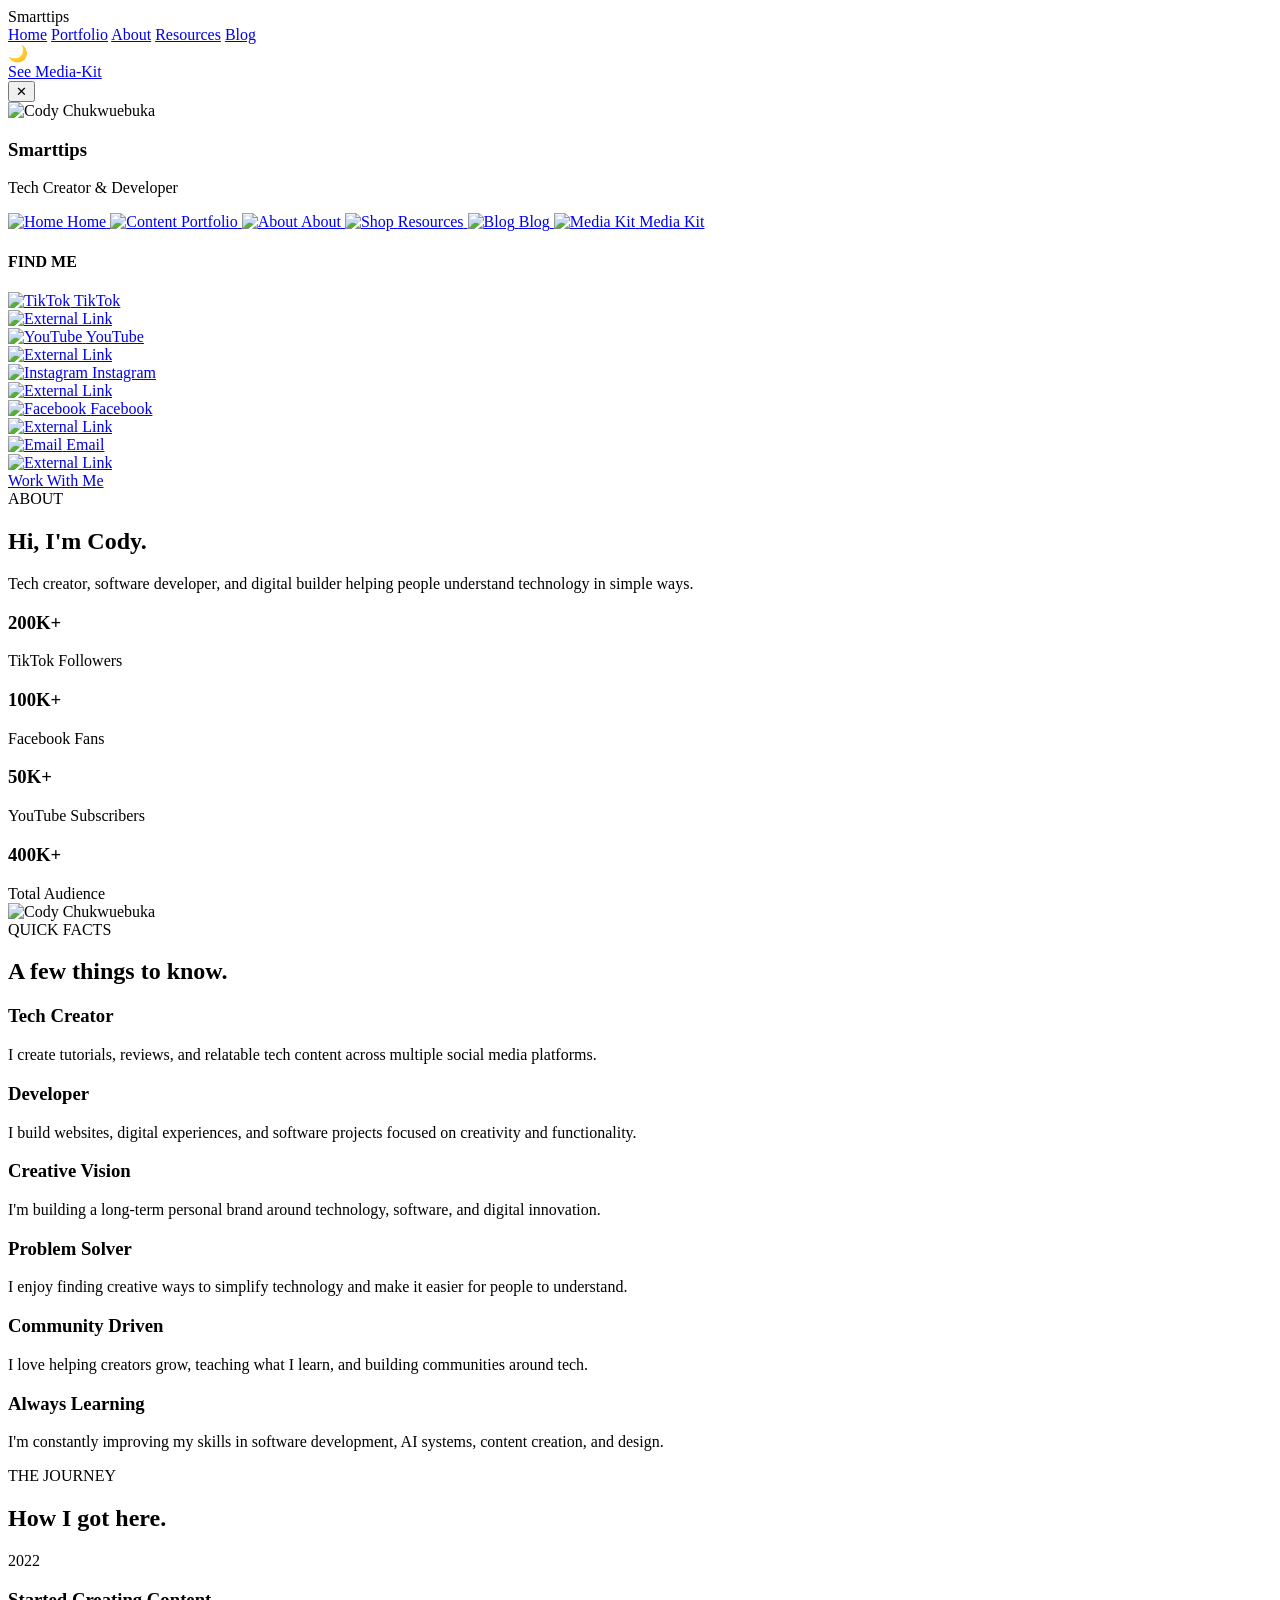
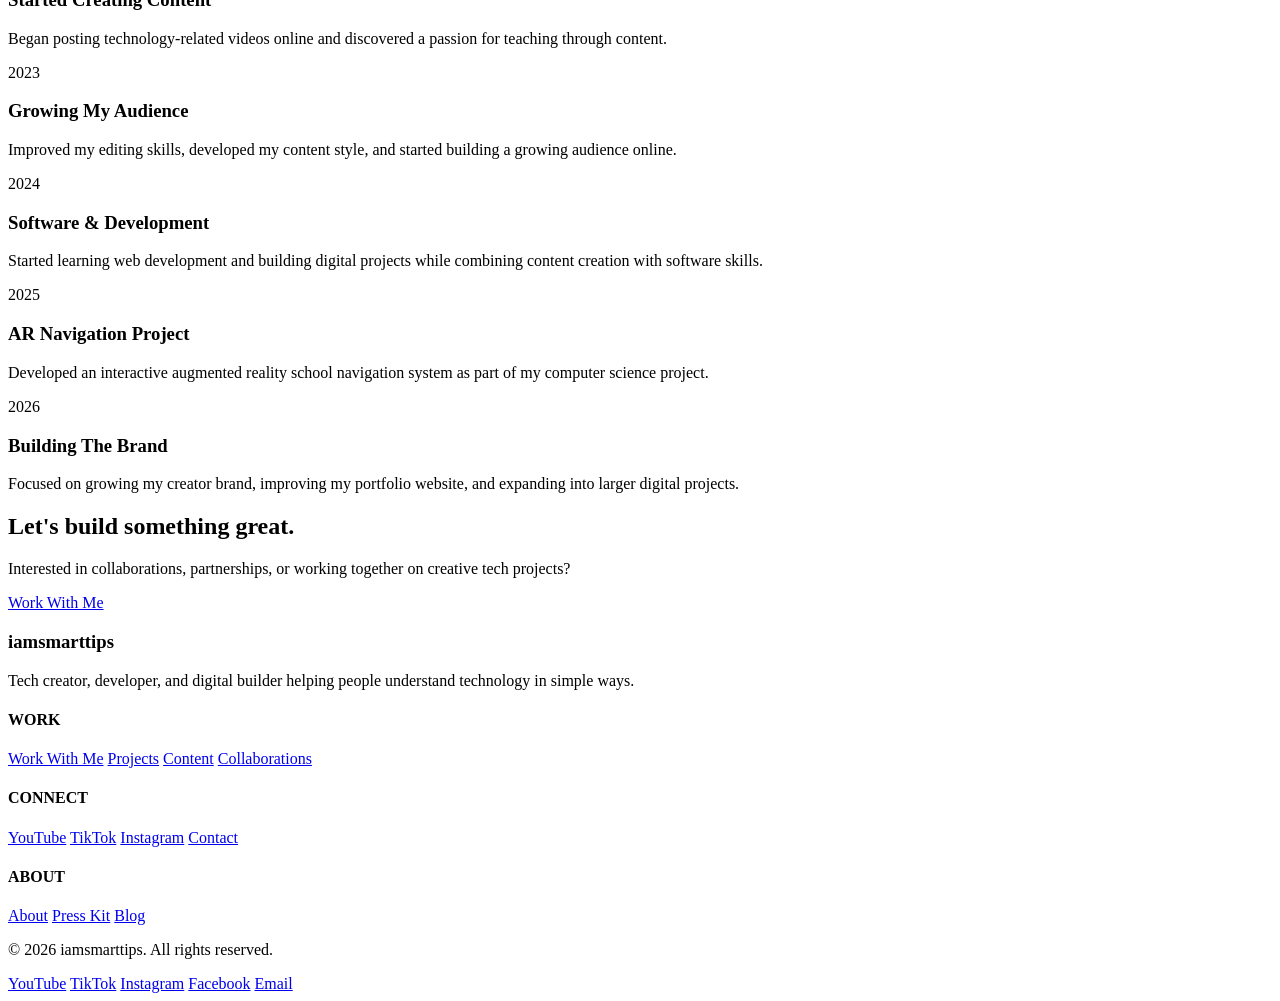
==== about.html @ 5612171f "Add files via upload" ====
<!DOCTYPE html>
<html lang="en">
<head>
<meta charset="UTF-8" />
<meta name="viewport" content="width=device-width, initial-scale=1.0"/>

<title>About | iamsmarttips</title>

<link href="https://fonts.googleapis.com/css2?family=Inter:wght@300;400;500;600;700&display=swap" rel="stylesheet">

<link rel="stylesheet" href="css/variables.css">
<link rel="stylesheet" href="css/global.css">
<link rel="stylesheet" href="css/navbar.css">
<link rel="stylesheet" href="css/footer.css">
<link rel="stylesheet" href="css/about.css">
</head>

<body>

<!-- NAVBAR -->
<nav class="navbar">

  <div class="nav-container">

    <div class="logo">
      Smarttips
    </div>

    <div class="nav-links">
      <a href="index.html">Home</a>
      <a href="portfolio.html">Portfolio</a>
      <a href="about.html">About</a>
      <a href="shop.html">Resources</a>
      <a href="blog.html" target="_blank" rel="noopener">Blog</a>
    </div>

    <div class="theme-toggle">
    🌙
    </div>

    <a href="media-kit.html" class="nav-btn">
    See Media-Kit
    </a>

  <!-- MOBILE MENU BUTTON -->
  <div class="menu-toggle">

    <span></span>
    <span></span>
    <span></span>

  </div>

  </div>

</nav>

<!-- MOBILE MENU -->

<div class="mobile-menu">

  <!-- HEADER -->

    <button class="close-menu">
      ✕
    </button>

  <!-- PROFILE -->

  <div class="mobile-profile">

    <img
      src="assets/images/Egwuonwu-Micheal2022.png"
      alt="Cody Chukwuebuka">

    <h3>Smarttips</h3>

    <p>Tech Creator & Developer</p>

  </div>

  <!-- NAVIGATION -->

<div class="mobile-links">

  <a href="index.html">

    <span class="menu-icon">
      <img src="assets/icons/house.svg" alt="Home">
    </span>

    <span class="menu-text">Home</span>

  </a>

    <a href="portfolio.html">

    <span class="menu-icon">
      <img src="assets/icons/clapperboard.svg" alt="Content">
    </span>

    <span class="menu-text">Portfolio</span>

  </a>

  <a href="about.html">

    <span class="menu-icon">
      <img src="assets/icons/user.svg" alt="About">
    </span>

    <span class="menu-text">About</span>

  </a>

  <a href="shop.html">

    <span class="menu-icon">
      <img src="assets/icons/shopping-bag.svg" alt="Shop">
    </span>

    <span class="menu-text">Resources</span>

  </a>

  <a href="blog.html" target="_blank" rel="noopener">

    <span class="menu-icon">
      <img src="assets/icons/square-pen.svg" alt="Blog">
    </span>

    <span class="menu-text">Blog</span>

  </a>

  <a href="media-kit.html">

    <span class="menu-icon">
      <img src="assets/icons/file-text.svg" alt="Media Kit">
    </span>

    <span class="menu-text">Media Kit</span>

  </a>

</div>

  <!-- SOCIALS -->

<div class="mobile-socials">

  <h4>FIND ME</h4>

  <a href="https://www.tiktok.com/@iamsmarttips?_r=1&_t=ZN-97TVsEQUXy7"
     target="_blank"
     rel="noopener">

    <div class="social-left">

      <img
        src="assets/icons/TT.png"
        alt="TikTok">

      <span>TikTok</span>

    </div>

    <span class="external-icon">

      <img
        src="assets/icons/external-link.svg"
        alt="External Link">

    </span>

  </a>

  <a href="https://youtube.com/@iamsmarttips?si=r2zOyhBVSeAdS86y"
     target="_blank"
     rel="noopener">

    <div class="social-left">

      <img
        src="assets/icons/yt.png"
        alt="YouTube">

      <span>YouTube</span>

    </div>

    <span class="external-icon">

      <img
        src="assets/icons/external-link.svg"
        alt="External Link">

    </span>

  </a>

  <a href="https://www.instagram.com/smarttips_techcreator?igsh=MWduMXdvc20xcTI0"
     target="_blank"
     rel="noopener">

    <div class="social-left">

      <img
        src="assets/icons/IG.png"
        alt="Instagram">

      <span>Instagram</span>

    </div>

    <span class="external-icon">

      <img
        src="assets/icons/external-link.svg"
        alt="External Link">

    </span>

  </a>

  <a href="https://www.facebook.com/share/18SCiGnuAE/?mibextid=wwXIfr"
     target="_blank"
     rel="noopener">

    <div class="social-left">

      <img
        src="assets/icons/fb.png"
        alt="Facebook">

    <span>Facebook</span>

    </div>

    <span class="external-icon">

      <img
        src="assets/icons/external-link.svg"
        alt="External Link">

    </span>

  </a>

  <a href="mailto:contact@iamsmarttips.com">

    <div class="social-left">

      <img
        src="assets/icons/gmail.png"
        alt="Email">

      <span>Email</span>

    </div>

    <span class="external-icon">

      <img
        src="assets/icons/external-link.svg"
        alt="External Link">

    </span>

  </a>

</div>

  <!-- CTA -->

  <div class="mobile-cta">

    <a href="mailto:contact@iamsmarttips.com">

      Work With Me

    </a>

  </div>

</div>

<div class="mobile-overlay"></div>

<section class="about-hero">

  <div class="about-hero-container">

    <div class="about-grid">

      <!-- LEFT -->
      <div class="about-content reveal">

        <div class="section-label">
          ABOUT
        </div>

        <h1 class="about-heading">
          Hi, I'm Cody.
        </h1>

        <p class="about-intro-text">
          Tech creator, software developer, and digital builder helping people understand technology in simple ways.
        </p>

        <div class="about-stats">

          <div class="about-stat reveal">
            <h3>200K+</h3>
            <span>TikTok Followers</span>
          </div>

          <div class="about-stat reveal">
            <h3>100K+</h3>
            <span>Facebook Fans</span>
          </div>

          <div class="about-stat reveal">
            <h3>50K+</h3>
            <span>YouTube Subscribers</span>
          </div>

          <div class="about-stat reveal">
            <h3>400K+</h3>
            <span>Total Audience</span>
          </div>

        </div>

      </div>

      <!-- RIGHT -->
      <div class="about-image reveal">

        <img
          src="assets/images/Egwuonwu-Micheal2022.png"
          alt="Cody Chukwuebuka">

      </div>

    </div>

  </div>

</section>


</section>

<!-- =========================
     QUICK FACTS
========================= -->

<section class="quick-facts ">

  <div class="quick-container">

    <div class="section-label reveal">
      QUICK FACTS
    </div>

    <h2 class="quick-title reveal">
      A few things to know.
    </h2>

    <div class="facts-grid reveal">

      <div class="fact-card">
        <h3>Tech Creator</h3>
        <p>
          I create tutorials, reviews, and relatable tech content across multiple social media platforms.
        </p>
      </div>

      <div class="fact-card">
        <h3>Developer</h3>
        <p>
          I build websites, digital experiences, and software projects focused on creativity and functionality.
        </p>
      </div>

      <div class="fact-card">
        <h3>Creative Vision</h3>
        <p>
          I'm building a long-term personal brand around technology, software, and digital innovation.
        </p>
      </div>

      <div class="fact-card">
        <h3>Problem Solver</h3>
        <p>
          I enjoy finding creative ways to simplify technology and make it easier for people to understand.
        </p>
      </div>

      <div class="fact-card">
        <h3>Community Driven</h3>
        <p>
          I love helping creators grow, teaching what I learn, and building communities around tech.
        </p>
      </div>

      <div class="fact-card">
        <h3>Always Learning</h3>
        <p>
          I'm constantly improving my skills in software development, AI systems, content creation, and design.
        </p>
      </div>

    </div>

  </div>

</section>

<!-- =========================
     TIMELINE
========================= -->

<section class="timeline-section">

  <div class="timeline-container">

    <div class="section-label reveal">
      THE JOURNEY
    </div>

    <h2 class="timeline-title reveal">
      How I got here.
    </h2>

    <div class="timeline-item reveal">

      <div class="timeline-year">
        2022
      </div>

      <div class="timeline-content">
        <h3>Started Creating Content</h3>

        <p>
          Began posting technology-related videos online and discovered a passion for teaching through content.
        </p>
      </div>

    </div>

    <div class="timeline-item reveal">

      <div class="timeline-year">
        2023
      </div>

      <div class="timeline-content">
        <h3>Growing My Audience</h3>

        <p>
          Improved my editing skills, developed my content style, and started building a growing audience online.
        </p>
      </div>

    </div>

    <div class="timeline-item reveal">

      <div class="timeline-year">
        2024
      </div>

      <div class="timeline-content">
        <h3>Software & Development</h3>

        <p>
          Started learning web development and building digital projects while combining content creation with software skills.
        </p>
      </div>

    </div>

    <div class="timeline-item reveal">

      <div class="timeline-year">
        2025
      </div>

      <div class="timeline-content">
        <h3>AR Navigation Project</h3>

        <p>
          Developed an interactive augmented reality school navigation system as part of my computer science project.
        </p>
      </div>

    </div>

    <div class="timeline-item reveal">

      <div class="timeline-year">
        2026
      </div>

      <div class="timeline-content">
        <h3>Building The Brand</h3>

        <p>
          Focused on growing my creator brand, improving my portfolio website, and expanding into larger digital projects.
        </p>
      </div>

    </div>

  </div>

</section>

<!-- =========================
     CTA
========================= -->

<section class="cta-section">

  <div class="cta-container reveal">

    <h2>
      Let's build something great.
    </h2>

    <p>
      Interested in collaborations, partnerships, or working together on creative tech projects?
    </p>

    <a href="media-kit.html" class="cta-btn ">
      Work With Me
    </a>

  </div>

</section>

<!-- =========================
     FOOTER
========================= -->

<footer class="footer reveal">

  <div class="footer-container">

    <div class="footer-top">

      <div class="footer-brand">

        <h3>
          iamsmarttips
        </h3>

        <p>
          Tech creator, developer, and digital builder helping people understand technology in simple ways.
        </p>

      </div>

      <div class="footer-column">

        <h4>WORK</h4>

        <a href="#">Work With Me</a>
        <a href="#">Projects</a>
        <a href="#">Content</a>
        <a href="#">Collaborations</a>

      </div>

      <div class="footer-column">

        <h4>CONNECT</h4>

        <a href="#">YouTube</a>
        <a href="#">TikTok</a>
        <a href="#">Instagram</a>
        <a href="#">Contact</a>

      </div>

      <div class="footer-column">

        <h4>ABOUT</h4>

        <a href="about.html">About</a>
        <a href="#">Press Kit</a>
        <a href="#">Blog</a>

      </div>

    </div>

    <div class="footer-bottom">

      <p>
        © 2026 iamsmarttips. All rights reserved.
      </p>

      <div class="socials">
        <a href="https://youtube.com/@iamsmarttips?si=r2zOyhBVSeAdS86y">YouTube</a>
        <a href="https://www.tiktok.com/@iamsmarttips?_r=1&_t=ZN-97TVsEQUXy7">TikTok</a>
        <a href="https://www.instagram.com/smarttips_techcreator?igsh=MWduMXdvc20xcTI0">Instagram</a>
        <a href="https://www.facebook.com/share/18SCiGnuAE/?mibextid=wwXIfr">Facebook</a>
        <a href="mailto:contact@iamsmarttips.com">Email</a>
      </div>

    </div>

  </div>

</footer>

<script src="js/script.js"></script>
<script src="js/animations.js"></script>
<script src="js/theme.js"></script>

</body>
</html>
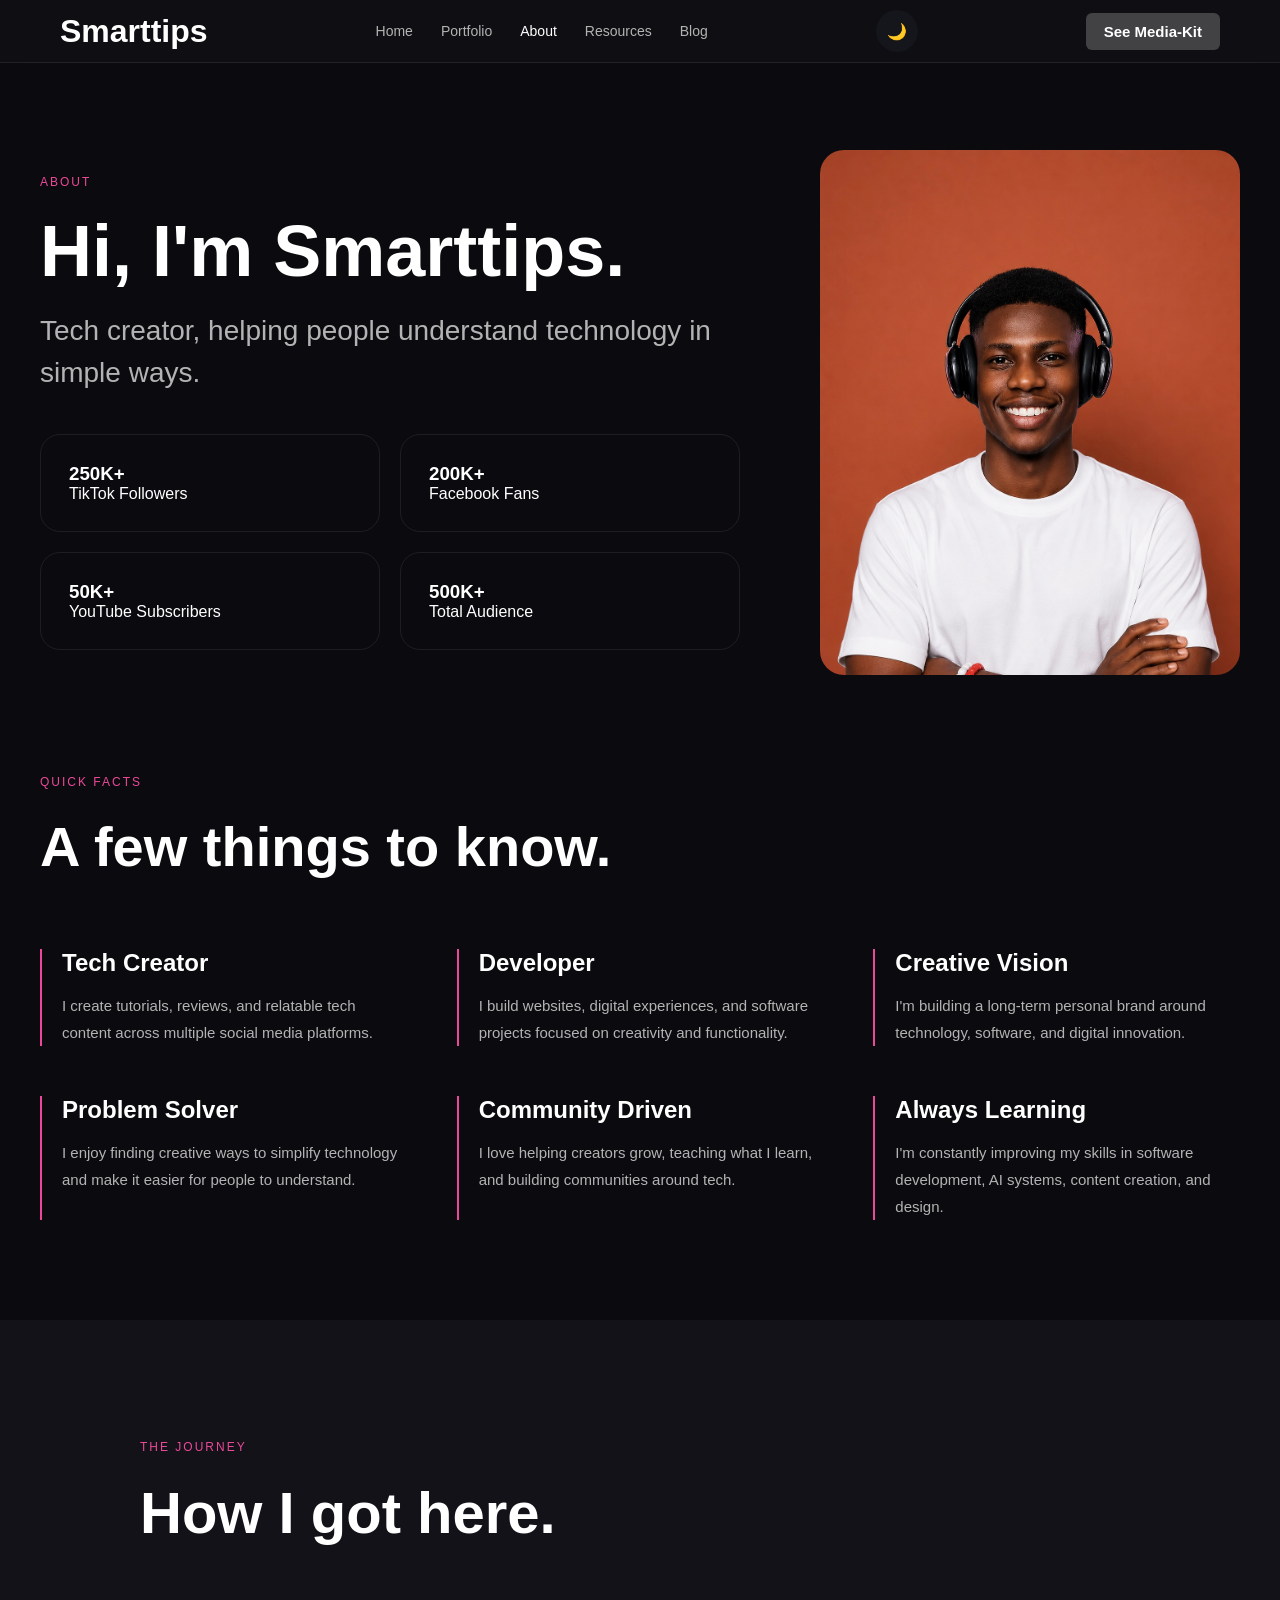
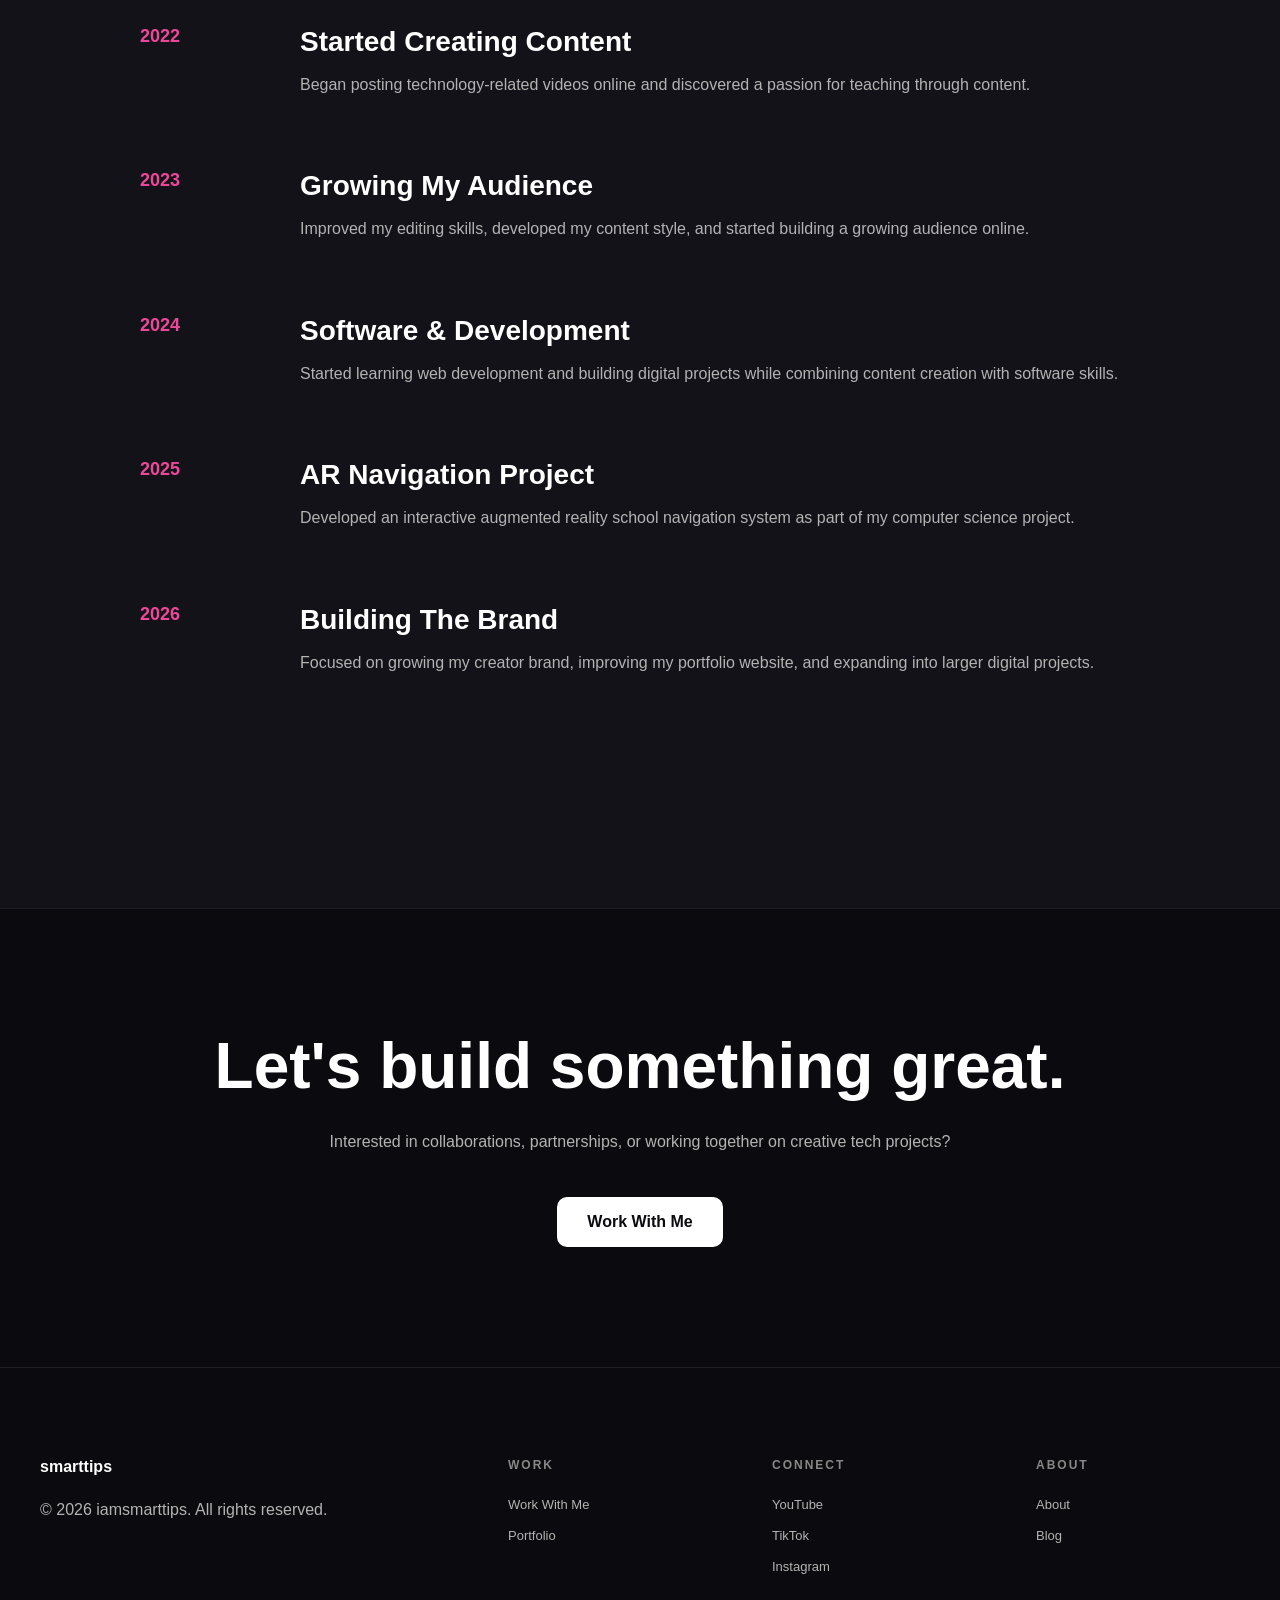
==== commit ce878449: "Update about.html" ====
--- a/about.html
+++ b/about.html
@@ -75,7 +75,7 @@
 
     <h3>Smarttips</h3>
 
-    <p>Tech Creator & Developer</p>
+    <p>Tech Creator</p>
 
   </div>
 
@@ -301,22 +301,22 @@
         </div>
 
         <h1 class="about-heading">
-          Hi, I'm Cody.
+          Hi, I'm Smarttips.
         </h1>
 
         <p class="about-intro-text">
-          Tech creator, software developer, and digital builder helping people understand technology in simple ways.
+          Tech creator, helping people understand technology in simple ways.
         </p>
 
         <div class="about-stats">
+
+          <div class="about-stat reveal">
+            <h3>250K+</h3>
+            <span>TikTok Followers</span>
+          </div>
 
           <div class="about-stat reveal">
             <h3>200K+</h3>
-            <span>TikTok Followers</span>
-          </div>
-
-          <div class="about-stat reveal">
-            <h3>100K+</h3>
             <span>Facebook Fans</span>
           </div>
 
@@ -326,7 +326,7 @@
           </div>
 
           <div class="about-stat reveal">
-            <h3>400K+</h3>
+            <h3>500K+</h3>
             <span>Total Audience</span>
           </div>
 
@@ -339,7 +339,7 @@
 
         <img
           src="assets/images/Egwuonwu-Micheal2022.png"
-          alt="Cody Chukwuebuka">
+          alt="Egwuonwu-Micheal">
 
       </div>
 
@@ -542,11 +542,8 @@
 
 </section>
 
-<!-- =========================
-     FOOTER
-========================= -->
-
-<footer class="footer reveal">
+<!-- FOOTER -->
+<footer class="footer">
 
   <div class="footer-container">
 
@@ -555,11 +552,11 @@
       <div class="footer-brand">
 
         <h3>
-          iamsmarttips
+          smarttips
         </h3>
 
         <p>
-          Tech creator, developer, and digital builder helping people understand technology in simple ways.
+          © 2026 iamsmarttips. All rights reserved.
         </p>
 
       </div>
@@ -568,10 +565,8 @@
 
         <h4>WORK</h4>
 
-        <a href="#">Work With Me</a>
-        <a href="#">Projects</a>
-        <a href="#">Content</a>
-        <a href="#">Collaborations</a>
+        <a href="mailto:contact@iamsmarttips.com">Work With Me</a>
+        <a href="#">Portfolio</a>
 
       </div>
 
@@ -582,7 +577,6 @@
         <a href="#">YouTube</a>
         <a href="#">TikTok</a>
         <a href="#">Instagram</a>
-        <a href="#">Contact</a>
 
       </div>
 
@@ -591,7 +585,7 @@
         <h4>ABOUT</h4>
 
         <a href="about.html">About</a>
-        <a href="#">Press Kit</a>
+        <!--<a href="#">Press Kit</a>-->
         <a href="#">Blog</a>
 
       </div>
@@ -623,4 +617,4 @@
 <script src="js/theme.js"></script>
 
 </body>
-</html>+</html>
--- a/css/variables.css
+++ b/css/variables.css
@@ -0,0 +1,44 @@
+:root{
+
+  /* BACKGROUNDS */
+  --bg:#0b0b0f;
+  --bg-secondary:#121218;
+  --bg-card:#15151c;
+  --bg-card-hover:#1f1f28;
+
+  /* TEXT */
+  --text:#ffffff;
+  --text-secondary:#b3b3b3;
+  --text-muted:#888888;
+
+  /* BRAND */
+  --primary:#ec4899;
+  --accent:#3b82f6;
+
+  /* BORDERS */
+  --border:rgba(255,255,255,.08);
+
+  /* NAVBAR */
+  --navbar-bg:rgba(20,20,25,.5);
+
+  /* SHADOWS */
+  --shadow:0 10px 30px rgba(0,0,0,.4);
+}
+
+body.light-theme{
+
+  --bg:#ffffff;
+  --bg-secondary:#f6f6f6;
+  --bg-card:#ffffff;
+  --bg-card-hover:#f2f2f2;
+
+  --text:#111111;
+  --text-secondary:#555555;
+  --text-muted:#777777;
+
+  --border:rgba(0,0,0,.08);
+
+  --navbar-bg:rgba(255,255,255,.8);
+
+  --shadow:0 10px 30px rgba(0,0,0,.08);
+}
--- a/css/global.css
+++ b/css/global.css
@@ -0,0 +1,218 @@
+html{
+  scroll-behavior:smooth;
+}
+
+* {
+  margin: 0;
+  padding: 0;
+  box-sizing: border-box;
+  font-family: Arial, sans-serif;
+}
+
+body{
+  background:var(--bg);
+  color:var(--text);
+  transition:.3s ease;
+}
+
+p {
+  color: var(--text-secondary);
+}
+
+a {
+  color: var(--primary);
+  text-decoration: none;
+}
+
+/* =========================
+   GLOBAL BUTTONS
+========================= */
+
+.btn{
+  padding:12px 25px;
+
+  border-radius:8px;
+
+  font-weight:700;
+  text-decoration:none;
+
+  transition:0.3s ease;
+}
+
+body:not(.light-theme) .hero .buttons{
+  margin-top:25px;
+}
+
+.btn:hover{
+  transform:scale(1.05);
+}
+
+/* PRIMARY BUTTON */
+
+.primary{
+  background:var(--primary);
+
+  color:#fff;
+
+  box-shadow:0 0 20px rgba(59,130,246,.4);
+
+  transition:all .3s ease;
+}
+
+.primary:hover{
+  background:var(--text);
+
+  color:var(--primary);
+
+  transform:translateY(-2px);
+}
+
+/* SECONDARY BUTTON */
+
+.secondary{
+  position:relative;
+
+  margin-left:20px;
+
+  padding:12px 25px;
+
+  border-radius:8px;
+
+  background:transparent;
+
+  color:var(--text);
+
+  border:1px solid var(--text-secondary);
+
+  overflow:hidden;
+}
+
+/* SVG BORDER */
+
+.secondary svg{
+  position:absolute;
+  inset:0;
+
+  width:100%;
+  height:100%;
+
+  pointer-events:none;
+}
+
+.secondary rect{
+  fill:none;
+
+  stroke:var(--accent);
+
+  stroke-width:2;
+
+  stroke-dasharray:400;
+  stroke-dashoffset:400;
+
+  transition:stroke-dashoffset .6s ease;
+
+  rx:8;
+  ry:8;
+}
+
+.secondary:hover rect{
+  stroke-dashoffset:0;
+}
+
+.secondary:hover{
+  background:rgba(255,255,255,.05);
+}
+
+
+/* =========================
+   SCROLL REVEAL ANIMATIONS
+========================= */
+
+/* BASE */
+
+.reveal{
+  opacity: 0;
+
+  transform: translateY(40px);
+
+  transition:
+    opacity 0.8s ease,
+    transform 0.8s ease;
+}
+
+.reveal.active{
+  opacity: 1;
+
+  transform: translateY(0);
+}
+
+/* DIRECTION VARIATIONS */
+
+.reveal-left{
+  transform: translateX(-60px);
+}
+
+.reveal-right{
+  transform: translateX(60px);
+}
+
+.reveal-left.active,
+.reveal-right.active{
+  transform: translateX(0);
+}
+
+/* OPTIONAL STAGGER */
+
+.reveal:nth-child(1){
+  transition-delay: 0.1s;
+}
+
+.reveal:nth-child(2){
+  transition-delay: 0.2s;
+}
+
+.reveal:nth-child(3){
+  transition-delay: 0.3s;
+}
+
+/* =========================
+   FEATURED CARD STAGGER
+========================= */
+
+.video-scroll .featured-card{
+  opacity: 0;
+
+  transform: translateY(40px);
+}
+
+.video-scroll.active .featured-card{
+  opacity: 1;
+
+  transform: translateY(0);
+}
+
+/* DELAYS */
+
+.video-scroll.active .featured-card:nth-child(1){
+  transition: .5s ease .1s;
+}
+
+.video-scroll.active .featured-card:nth-child(2){
+  transition: .5s ease .2s;
+}
+
+.video-scroll.active .featured-card:nth-child(3){
+  transition: .5s ease .3s;
+}
+
+.video-scroll.active .featured-card:nth-child(4){
+  transition: .5s ease .4s;
+}
+
+.video-scroll.active .featured-card:nth-child(5){
+  transition: .5s ease .5s;
+}
+
+.video-scroll.active .featured-card:nth-child(6){
+  transition: .5s ease .6s;
+}
--- a/css/navbar.css
+++ b/css/navbar.css
@@ -0,0 +1,620 @@
+.theme-toggle{
+  width:42px;
+  height:42px;
+
+  display:flex;
+  align-items:center;
+  justify-content:center;
+
+  border-radius:50%;
+
+  background:var(--bg-card);
+
+  cursor:pointer;
+
+  transition:.3s ease;
+}
+
+/* =========================
+   NAVBAR
+========================= */
+
+.navbar{
+  position: fixed;
+  top: 0;
+  width: 100%;
+  z-index: 1000;
+
+  background: var(--navbar-bg);
+  backdrop-filter: blur(12px);
+
+  border-bottom: 1px solid var(--border);
+}
+
+.nav-container{
+  max-width: 1200px;
+  margin: auto;
+
+  padding: 10px 20px;
+
+  display: flex;
+  justify-content: space-between;
+  align-items: center;
+}
+
+/* LOGO */
+
+.logo{
+  font-size: 32px;
+  font-weight: 700;
+  color: var(--text);
+
+  line-height: 1;
+}
+
+/* NAV LINKS */
+
+.nav-links{
+  display: flex;
+  gap: 28px;
+}
+
+.nav-links a{
+  color: var(--text-secondary);
+  font-size: 14px;
+
+  transition: 0.3s ease;
+}
+
+.nav-links a:hover,
+.nav-links a.active{
+  color: var(--text);
+}
+
+/* THEME TOGGLE */
+
+.theme-toggle{
+  width: 42px;
+  height: 42px;
+
+  display: flex;
+  align-items: center;
+  justify-content: center;
+
+  border-radius: 50%;
+
+  background: var(--bg-card);
+
+  cursor: pointer;
+
+  transition: 0.3s ease;
+
+  position: relative;
+}
+
+
+.theme-toggle:hover::after{
+  opacity: 1;
+  visibility: visible;
+}
+
+.theme-toggle::after{
+  content: "Switch Theme";
+
+  position: absolute;
+
+  bottom: -38px;
+  left: 50%;
+
+  transform: translateX(-50%);
+
+  background: var(--bg-card);
+  color: var(--text);
+
+  padding: 6px 10px;
+
+  border-radius: 6px;
+
+  font-size: 12px;
+  white-space: nowrap;
+
+  opacity: 0;
+  visibility: hidden;
+
+  transition: 0.25s ease;
+
+  border: 1px solid var(--border);
+
+  pointer-events: none;
+}
+
+/* NAVBAR BUTTON */
+.nav-btn{
+  background: rgba(186,182,182,0.3);
+
+  height: 37px;
+  padding: 0 18px;
+
+  display: flex;
+  align-items: center;
+  justify-content: center;
+
+  border-radius: 6px;
+
+  color: var(--text);
+  font-size: 15px;
+  font-weight: 700;
+
+  transition: 0.4s ease;
+}
+
+.nav-btn:hover{
+  background: var(--primary);
+  color: #fff;
+}
+
+
+/* =========================
+   MOBILE MENU TOGGLE
+========================= */
+
+.menu-toggle{
+
+  display:none;
+  flex-direction:column;
+  gap:5px;
+  cursor:pointer;
+  z-index:1002;
+
+}
+
+.menu-toggle span{
+
+  width:26px;
+  height:3px;
+
+  background:var(--text);
+
+  border-radius:999px;
+
+}
+
+@media (max-width:768px){
+
+  .nav-links,
+  .nav-btn{
+
+    display:none;
+
+  }
+
+  .menu-toggle{
+
+    display:flex;
+
+  }
+
+}
+
+/* =========================
+   MOBILE MENU PANEL
+========================= */
+
+html,
+
+body{
+
+  overflow-x:hidden;
+
+}
+
+.mobile-menu{
+
+  position:fixed;
+
+  top:0;
+  left:-100%;
+
+  width: 70%;
+  max-width: 380px;
+
+  height:100dvh;
+
+  background:#f8f7f5;
+
+  z-index:1001;
+
+  overflow-y:auto;
+
+  display:flex;
+
+  flex-direction:column;
+
+  transition:left .35s ease;
+
+  padding:32px 24px;
+
+  box-sizing: border-box;
+
+  box-shadow:
+  12px 0 40px rgba(0,0,0,.15);
+
+}
+
+.mobile-menu.active{
+
+  left:0;
+
+}
+
+/* =========================
+   HEADER
+========================= */
+
+
+
+.close-menu{
+
+  position:absolute;
+
+  top:20px;
+
+  right:20px;
+
+  width:auto;
+
+  height:auto;
+
+  border:none;
+
+  background:none;
+
+  color:#777;
+
+  font-size:20px;
+
+  line-height:1;
+
+  cursor:pointer;
+
+  padding:0;
+
+  display:flex;
+
+  align-items:center;
+
+  justify-content:center;
+
+  z-index:10;
+
+}
+
+.close-menu img{
+
+  width:22px;
+
+  height:22px;
+
+  opacity:.6;
+
+}
+
+/* =========================
+   PROFILE
+========================= */
+
+.mobile-profile{
+
+  text-align:center;
+
+  margin-bottom:32px;
+
+}
+
+.mobile-profile img{
+
+  width:80px;
+  height:80px;
+
+  border-radius:50%;
+
+  object-fit:cover;
+
+  margin-bottom:12px;
+
+}
+
+.mobile-profile h3{
+
+  font-size:18px;
+
+  font-weight:700;
+
+  color:#111;
+
+  margin-bottom:4px;
+
+}
+
+.mobile-profile p{
+
+  font-size:14px;
+
+  color:#777;
+
+}
+
+/* =========================
+   MAIN LINKS
+========================= */
+
+.mobile-links{
+
+  display:flex;
+
+  flex-direction:column;
+
+  gap:4px;
+
+}
+
+.mobile-links a{
+
+  display:flex;
+
+  align-items:center;
+
+  gap:14px;
+
+  padding:10px 12px;
+
+  border-radius:18px;
+
+  text-decoration:none;
+
+  color:#777;
+
+  font-size:14px;
+
+  font-weight:500;
+
+}
+
+.mobile-links a.active{
+
+  background:#f3efef;
+
+  color:#111;
+
+  font-weight:600;
+
+  border-radius:16px;
+
+}
+
+.mobile-links a:active{
+  transform:scale(.98);
+}
+
+.menu-icon{
+
+  width:24px;
+
+  height:24px;
+
+  display:flex;
+
+  align-items:center;
+
+  justify-content:center;
+
+}
+
+.menu-icon img{
+
+  width:16px;
+
+  height:16px;
+
+  object-fit:contain;
+
+}
+
+.menu-text{
+
+  flex:1;
+
+}
+
+/* =========================
+   FIND ME
+========================= */
+
+/* =========================
+   SOCIAL LINKS
+========================= */
+
+.mobile-socials{
+
+  padding-top:25px;
+
+  border-top:1px solid rgba(255,255,255,.08);
+
+}
+
+.mobile-socials h4{
+
+  margin-bottom:18px;
+
+  font-size:.85rem;
+
+  letter-spacing:2px;
+
+  font-weight:500;
+
+  color:var(--text-secondary);
+
+}
+
+.mobile-socials a{
+
+  display:flex;
+
+  justify-content:space-between;
+
+  align-items:center;
+
+  padding:14px 0;
+
+  color:var(--text);
+
+  text-decoration:none;
+
+  transition:.25s ease;
+
+}
+
+.mobile-socials a:hover{
+
+  color:var(--primary);
+
+}
+
+.external-icon{
+
+  display:flex;
+
+  align-items:center;
+
+  justify-content:center;
+
+}
+
+.external-icon img{
+
+  width:18px;
+
+  height:18px;
+
+  opacity:.7;
+
+  transition:.25s ease;
+
+}
+
+.mobile-socials a:hover .external-icon img{
+
+  opacity:1;
+
+  transform:
+    translateX(3px)
+    translateY(-3px);
+
+}
+
+.social-left{
+
+  display:flex;
+
+  align-items:center;
+
+  gap:14px;
+
+}
+
+.social-left img{
+
+  width:20px;
+
+  height:20px;
+
+  object-fit:contain;
+
+  opacity:.8;
+
+}
+
+.mobile-socials a{
+
+  display:flex;
+
+  justify-content:space-between;
+
+  align-items:center;
+
+  padding:14px 0;
+
+  text-decoration:none;
+
+  color:#111;
+
+}
+
+.mobile-socials a span{
+
+  font-size:14px;
+
+}
+
+/* =========================
+   CTA BUTTON
+========================= */
+
+.mobile-cta{
+
+  margin-top:20px;
+
+
+}
+
+.mobile-cta a{
+
+  display:block;
+
+  text-align:center;
+
+  background:#ec4899;
+
+  color:white;
+
+  padding:18px;
+
+  border-radius:20px;
+
+  font-weight:700;
+
+  text-decoration:none;
+
+  font-size:1.1rem;
+
+}
+
+/* =========================
+   OVERLAY
+========================= */
+
+.mobile-overlay{
+
+  position:fixed;
+
+  inset:0;
+
+  background:rgba(0,0,0,.55);
+
+  opacity:0;
+
+  visibility:hidden;
+
+  z-index:1000;
+
+  transition:.3s ease;
+
+}
+
+.mobile-overlay.active{
+
+  opacity:1;
+
+  visibility:visible;
+
+}
--- a/css/footer.css
+++ b/css/footer.css
@@ -0,0 +1,184 @@
+/* =========================
+   FOOTER
+========================= */
+
+.footer{
+  position: absolute;
+
+  left: 0;
+  right: 0;
+
+  width: 100%;
+
+  padding: 90px 20px 40px;
+
+  z-index: 100;
+}
+
+.footer-container{
+  max-width: 1200px;
+  margin: 0 auto;
+}
+
+/* TOP SECTION */
+
+.footer-top{
+  display: grid;
+
+  grid-template-columns: 2fr 1fr 1fr 1fr;
+
+  gap: 60px;
+
+  padding-bottom: 70px;
+
+}
+
+/* BRAND */
+
+.footer-brand h3{
+  font-size: 16px;
+
+  margin-bottom: 20px;
+
+  color: var(--text);
+}
+
+.footer-brand p{
+  max-width: 340px;
+
+  line-height: 1.8;
+
+  color: var(--text-secondary);
+}
+
+/* COLUMNS */
+
+.footer-column h4{
+  margin-bottom: 25px;
+
+  font-size: 12px;
+
+  letter-spacing: 2px;
+
+  color: var(--text-muted);
+}
+
+.footer-column a{
+  display: block;
+
+  margin-bottom: 16px;
+
+  font-size: 13px;
+
+  text-decoration: none;
+
+  color: var(--text-secondary);
+
+  transition: 0.3s ease;
+}
+
+.footer-column a:hover{
+  color: var(--primary);
+}
+
+/* BOTTOM */
+
+/* =========================
+   BOTTOM FOOTER
+========================= */
+
+.footer-bottom{
+  display:none;
+}
+
+/* SOCIALS */
+
+.socials{
+  display: flex;
+
+  gap: 18px;
+}
+
+.socials a{
+  text-decoration: none;
+
+  color: var(--text-secondary);
+
+  transition: 0.3s ease;
+}
+
+.socials a:hover{
+  color: var(--text);
+}
+
+/* MOBILE */
+
+@media (max-width: 768px){
+
+  .footer-top{
+    grid-template-columns: 1fr;
+
+    gap: 40px;
+  }
+
+  .footer-bottom{
+    flex-direction: column;
+
+    gap: 20px;
+
+    text-align: center;
+  }
+
+}
+
+/* =========================
+   MOBILE FOOTER
+========================= */
+
+@media (max-width:768px){
+
+  /* Hide desktop footer */
+
+  .footer-top{
+    display:none;
+  }
+
+  /* Show mobile footer */
+
+  .footer-bottom{
+    display:flex;
+
+    flex-direction:column;
+
+    align-items:center;
+
+    justify-content:center;
+
+    gap:12px;
+
+    text-align:center;
+
+    padding:25px 20px;
+  }
+
+  .footer-bottom p{
+    margin:0;
+
+    font-size:.8rem;
+  }
+
+  .socials{
+    display:flex;
+
+    justify-content:center;
+
+    gap:18px;
+
+    flex-wrap:wrap;
+  }
+
+  .socials a{
+    font-size:.8rem;
+  }
+
+}
--- a/css/about.css
+++ b/css/about.css
@@ -0,0 +1,467 @@
+.about-heading,
+.quick-title,
+.timeline-title,
+.timeline-content h3,
+.fact-card h3,
+.cta-container h2{
+  color:var(--text);
+}
+
+/* =========================
+   HERO SECTION
+========================= */
+
+.about-hero{
+  padding:150px 20px 0px;
+}
+
+.about-hero-container{
+  max-width:1200px;
+  margin:0 auto 0;
+}
+
+.section-label{
+  color:var(--primary);
+  letter-spacing:2px;
+  font-size:12px;
+  margin-bottom:25px;
+}
+
+
+
+.about-grid{
+
+  display:grid;
+
+  grid-template-columns:1fr 420px;
+
+  gap:80px;
+
+  align-items:center;
+
+}
+
+.about-heading{
+  line-height:1.05;
+  font-size:72px;
+  margin-bottom:20px;
+
+  color:var(--text);
+}
+
+.about-intro-text{
+
+  font-size:28px;
+
+  line-height:1.5;
+
+  color:var(--text-secondary);
+
+  margin-bottom:40px;
+
+}
+
+.about-stats{
+
+  display:grid;
+
+  grid-template-columns:repeat(2,1fr);
+
+  gap:20px;
+
+}
+
+.about-stat{
+
+  padding:28px;
+
+  border:1px solid var(--border);
+
+  border-radius:20px;
+
+}
+
+.about-image{
+  position:relative;
+}
+
+.about-image::before{
+  content:"";
+
+  position:absolute;
+  inset:20px -20px -20px 20px;
+
+  z-index:-1;
+}
+
+.about-image img{
+  width:100%;
+  display:block;
+
+  object-fit:cover;
+  border-radius:24px;
+}
+
+.about-text{
+  color:var(--text-secondary);
+
+  line-height:1.9;
+  font-size:18px;
+}
+
+.about-text p{
+  margin-bottom:35px;
+}
+
+/* =========================
+   QUICK FACTS
+========================= */
+
+.quick-facts{
+  padding:100px 20px;
+}
+
+.quick-container{
+  max-width:1200px;
+  margin:auto;
+}
+
+.quick-title{
+  font-size:56px;
+  margin-bottom:70px;
+
+  color:var(--text);
+}
+
+.facts-grid{
+  display:grid;
+  grid-template-columns:repeat(3,1fr);
+  gap:50px;
+}
+
+.fact-card{
+  border-left:2px solid var(--primary);
+  padding-left:20px;
+}
+
+.fact-card h3{
+  margin-bottom:15px;
+  font-size:24px;
+
+  color:var(--text);
+}
+
+.fact-card p{
+  color:var(--text-secondary);
+
+  line-height:1.8;
+  font-size:15px;
+}
+
+/* =========================
+   TIMELINE
+========================= */
+
+.timeline-section{
+  padding:120px 20px 160px;
+
+  background:var(--bg-secondary);
+}
+
+.timeline-container{
+  max-width:1000px;
+  margin:auto;
+}
+
+.timeline-title{
+  font-size:58px;
+  margin-bottom:80px;
+
+  color:var(--text);
+}
+
+.timeline-item{
+  display:grid;
+  grid-template-columns:120px 1fr;
+
+  gap:40px;
+
+  margin-bottom:70px;
+}
+
+.timeline-year{
+  color:var(--primary);
+
+  font-weight:700;
+  font-size:18px;
+}
+
+.timeline-content h3{
+  font-size:28px;
+  margin-bottom:12px;
+
+  color:var(--text);
+}
+
+.timeline-content p{
+  color:var(--text-secondary);
+
+  line-height:1.9;
+}
+
+/* =========================
+   CTA SECTION
+========================= */
+
+.cta-section{
+  padding:120px 20px;
+
+  border-top:1px solid var(--border);
+  border-bottom:1px solid var(--border);
+}
+
+.cta-container{
+  max-width:900px;
+  margin:auto;
+
+  text-align:center;
+}
+
+.cta-container h2{
+  font-size:64px;
+  margin-bottom:25px;
+
+  color:var(--text);
+}
+
+.cta-container p{
+  color:var(--text-secondary);
+
+  line-height:1.8;
+
+  margin-bottom:40px;
+}
+
+.cta-btn{
+  display:inline-block;
+
+  padding:16px 30px;
+
+  background:var(--text);
+  color:var(--bg);
+
+  text-decoration:none;
+
+  border-radius:10px;
+
+  font-weight:600;
+
+  transition:.35s ease;
+}
+
+.cta-btn:hover{
+  background:var(--primary);
+  color:#fff;
+
+  transform:translateY(-3px);
+}
+
+/* =========================
+   MOBILE
+========================= */
+
+@media (max-width:768px){
+
+  /* HERO */
+
+  .about-hero{
+    padding:90px 20px 0;
+  }
+
+  .about-heading{
+    font-size:36px;
+    line-height:1.1;
+    margin-bottom:20px;
+    text-align:center;
+  }
+
+  .about-grid{
+    display:grid;
+    grid-template-columns:1fr;
+    gap:30px;
+    text-align:center;
+  }
+
+  .about-image{
+    order:1;
+    max-width:280px;
+    margin:0 auto;
+  }
+
+  .about-image img{
+    width:100%;
+    display:block;
+    border-radius:20px;
+  }
+
+  .about-text{
+    order:2;
+    font-size:15px;
+    line-height:1.9;
+  }
+
+  .about-text p{
+    margin-bottom:20px;
+  }
+
+  .about-intro-text{
+
+  font-size:15px;
+
+}
+
+  /* QUICK FACTS */
+
+  .quick-facts{
+    padding:40px 20px;
+  }
+
+  .quick-title{
+    font-size:32px;
+    line-height:1.2;
+    text-align:center;
+    margin: 0 auto 30px;
+  }
+
+  .facts-grid{
+    grid-template-columns:1fr;
+    gap:20px;
+  }
+
+  .fact-card{
+    padding:24px;
+  }
+
+  .fact-card h3{
+    font-size:1.1rem;
+  }
+
+  .fact-card p{
+    font-size:.95rem;
+    line-height:1.7;
+  }
+
+  /* TIMELINE */
+
+  .timeline-section{
+    padding:60px 20px;
+  }
+
+  .timeline-title{
+    font-size:32px;
+    line-height:1.2;
+    text-align:center;
+  }
+
+  .timeline-item{
+    display:grid;
+    grid-template-columns:1fr;
+    gap:12px;
+    text-align:center;
+    padding:24px 0;
+  }
+
+  .timeline-year{
+    font-size:1.2rem;
+    font-weight:700;
+  }
+
+  .timeline-content h3{
+    font-size:1.1rem;
+  }
+
+  .timeline-content p{
+    font-size:.95rem;
+    line-height:1.7;
+  }
+
+  /* CTA */
+
+  .cta-section{
+    padding:60px 20px;
+  }
+
+  .cta-container h2{
+    font-size:32px;
+    line-height:1.2;
+  }
+
+  .cta-container p{
+    font-size:.95rem;
+  }
+
+  .cta-btn{
+    width:100%;
+    max-width:320px;
+    margin:20px auto 0;
+    display:flex;
+    justify-content:center;
+    align-items:center;
+  }
+
+    .quick-facts,
+    .timeline-section,
+    .cta-section{
+    padding-top:50px;
+    padding-bottom:50px;
+    }
+
+}
+
+@media (max-width:768px){
+
+    .about-grid{
+    display:flex !important;
+    flex-direction:column !important;
+    align-items:center !important;
+    text-align:center !important;
+    gap:30px !important;
+    }
+
+    .about-image{
+    order:-999 !important;
+    width:180px;
+    height:180px;
+    margin:0 auto 0 !important;
+    }
+
+  .about-image img{
+    width:100%;
+    height:100%;
+    object-fit:cover;
+    border-radius:24px;
+  }
+
+  .about-stats{
+    display:grid;
+    grid-template-columns:1fr 1fr;
+    gap:12px;
+    margin:25px 0 30px;
+  }
+
+  .about-stat{
+    padding:18px;
+    border:1px solid rgba(0,0,0,.08);
+    border-radius:16px;
+  }
+
+  .about-stat h3{
+    margin-bottom:4px;
+  }
+
+  .about-text{
+    max-width:320px;
+    margin:0 auto;
+  }
+
+}
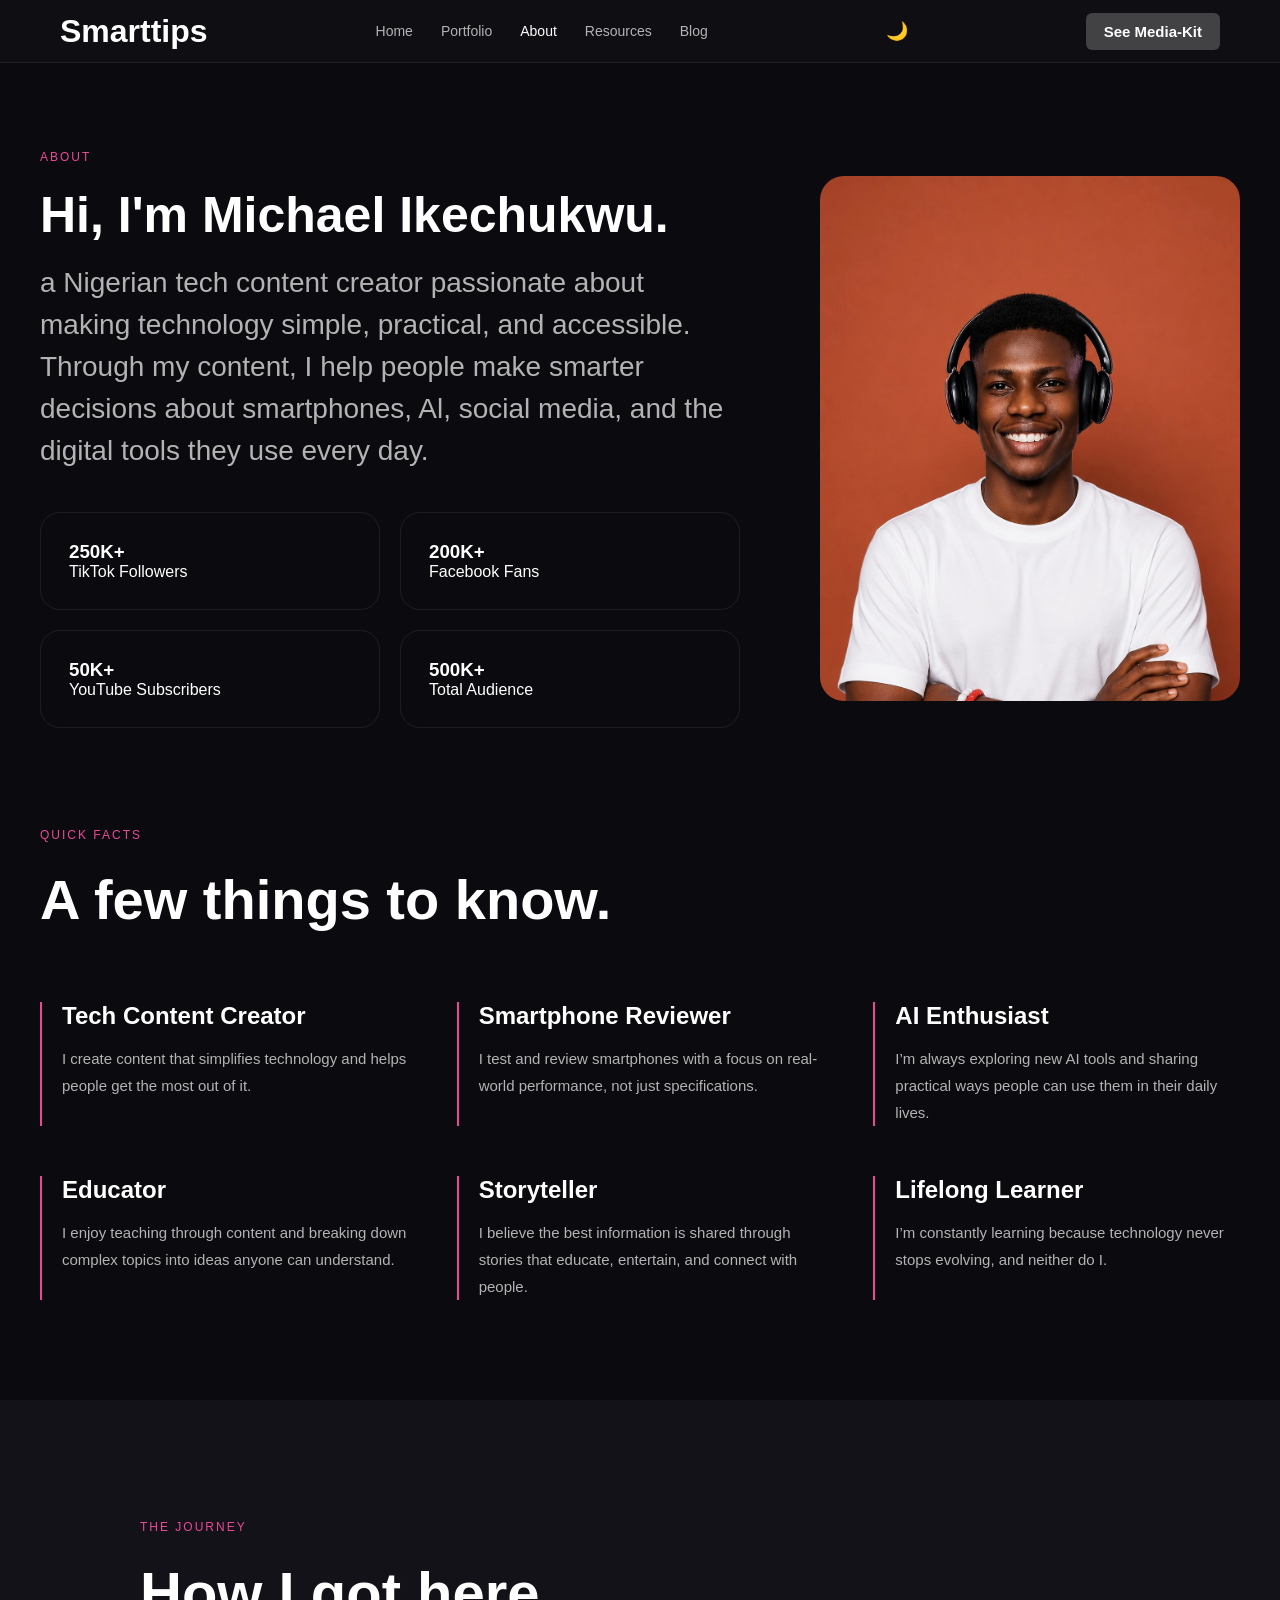
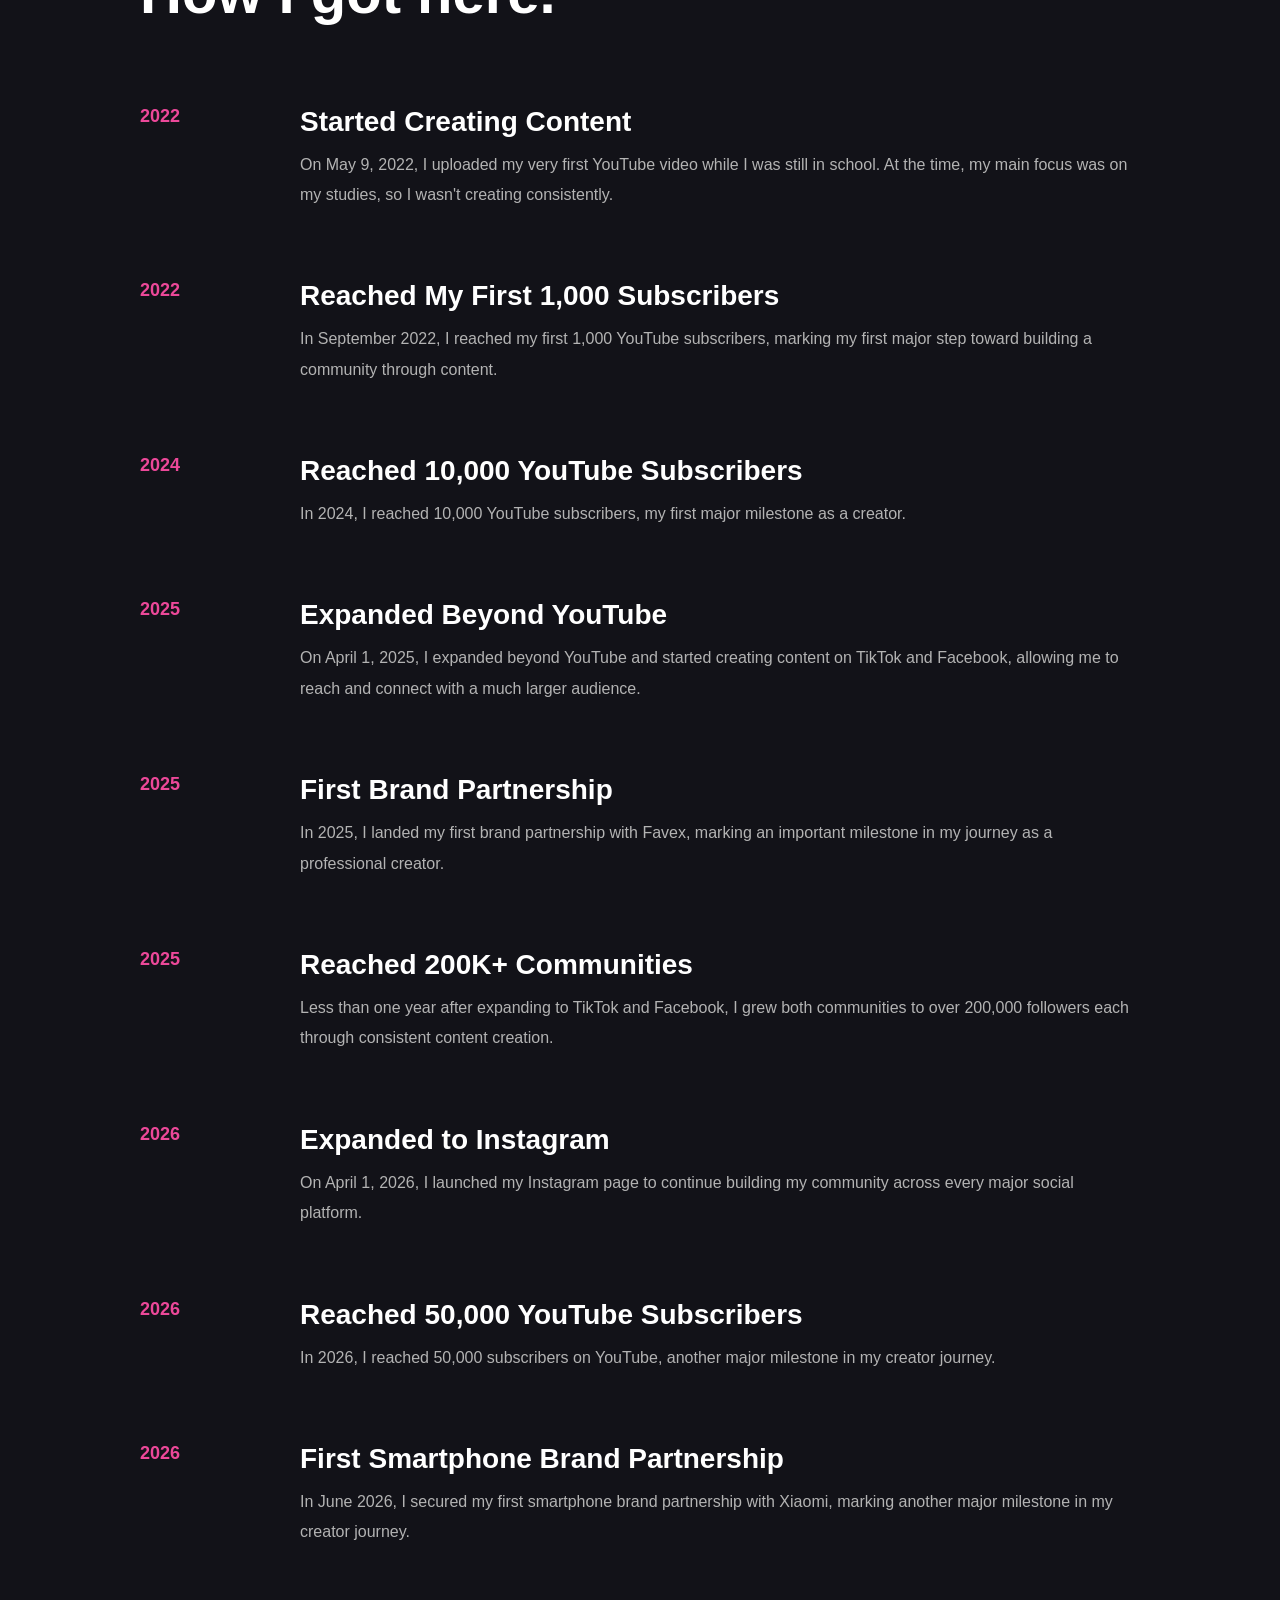
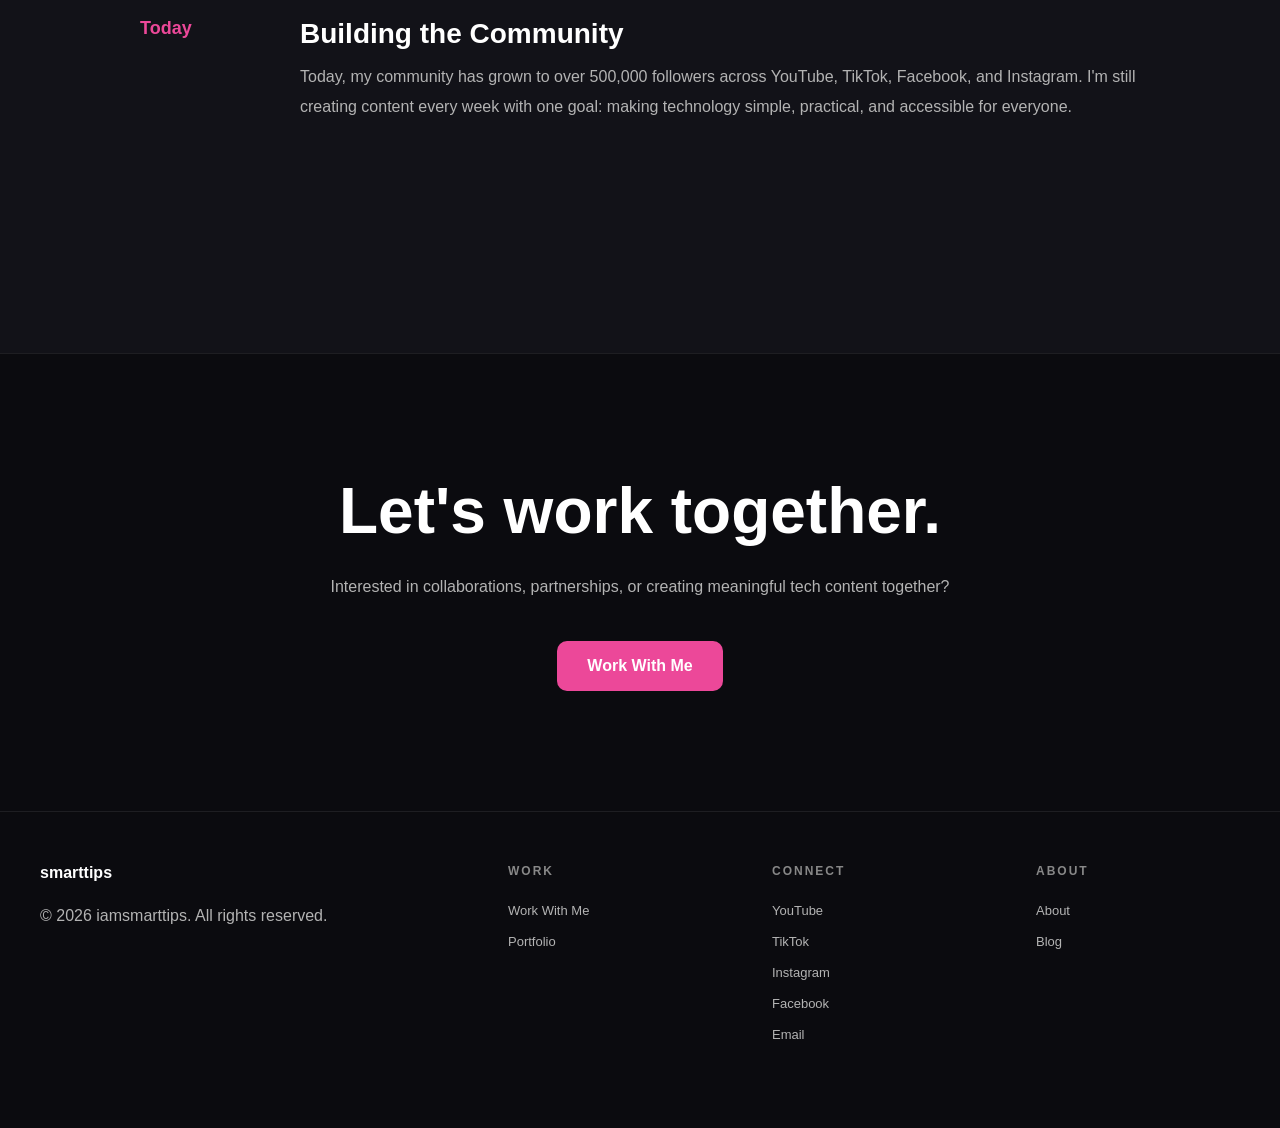
==== commit f4ab1247: "Update about.html" ====
--- a/about.html
+++ b/about.html
@@ -301,11 +301,11 @@
         </div>
 
         <h1 class="about-heading">
-          Hi, I'm Smarttips.
+          Hi, I'm Michael Ikechukwu.
         </h1>
 
         <p class="about-intro-text">
-          Tech creator, helping people understand technology in simple ways.
+          a Nigerian tech content creator passionate about making technology simple, practical, and accessible. Through my content, I help people make smarter decisions about smartphones, Al, social media, and the digital tools they use every day.
         </p>
 
         <div class="about-stats">
@@ -356,7 +356,11 @@
      QUICK FACTS
 ========================= -->
 
-<section class="quick-facts ">
+<!-- =========================
+     QUICK FACTS
+========================= -->
+
+<section class="quick-facts">
 
   <div class="quick-container">
 
@@ -371,44 +375,44 @@
     <div class="facts-grid reveal">
 
       <div class="fact-card">
-        <h3>Tech Creator</h3>
-        <p>
-          I create tutorials, reviews, and relatable tech content across multiple social media platforms.
+        <h3>Tech Content Creator</h3>
+        <p>
+          I create content that simplifies technology and helps people get the most out of it.
         </p>
       </div>
 
       <div class="fact-card">
-        <h3>Developer</h3>
-        <p>
-          I build websites, digital experiences, and software projects focused on creativity and functionality.
+        <h3>Smartphone Reviewer</h3>
+        <p>
+          I test and review smartphones with a focus on real-world performance, not just specifications.
         </p>
       </div>
 
       <div class="fact-card">
-        <h3>Creative Vision</h3>
-        <p>
-          I'm building a long-term personal brand around technology, software, and digital innovation.
+        <h3>AI Enthusiast</h3>
+        <p>
+          I’m always exploring new AI tools and sharing practical ways people can use them in their daily lives.
         </p>
       </div>
 
       <div class="fact-card">
-        <h3>Problem Solver</h3>
-        <p>
-          I enjoy finding creative ways to simplify technology and make it easier for people to understand.
+        <h3>Educator</h3>
+        <p>
+          I enjoy teaching through content and breaking down complex topics into ideas anyone can understand.
         </p>
       </div>
 
       <div class="fact-card">
-        <h3>Community Driven</h3>
-        <p>
-          I love helping creators grow, teaching what I learn, and building communities around tech.
+        <h3>Storyteller</h3>
+        <p>
+          I believe the best information is shared through stories that educate, entertain, and connect with people.
         </p>
       </div>
 
       <div class="fact-card">
-        <h3>Always Learning</h3>
-        <p>
-          I'm constantly improving my skills in software development, AI systems, content creation, and design.
+        <h3>Lifelong Learner</h3>
+        <p>
+          I’m constantly learning because technology never stops evolving, and neither do I.
         </p>
       </div>
 
@@ -434,6 +438,8 @@
       How I got here.
     </h2>
 
+    <!-- 2022 -->
+
     <div class="timeline-item reveal">
 
       <div class="timeline-year">
@@ -441,30 +447,44 @@
       </div>
 
       <div class="timeline-content">
-        <h3>Started Creating Content</h3>
-
-        <p>
-          Began posting technology-related videos online and discovered a passion for teaching through content.
-        </p>
-      </div>
-
-    </div>
-
-    <div class="timeline-item reveal">
-
-      <div class="timeline-year">
-        2023
-      </div>
-
-      <div class="timeline-content">
-        <h3>Growing My Audience</h3>
-
-        <p>
-          Improved my editing skills, developed my content style, and started building a growing audience online.
-        </p>
-      </div>
-
-    </div>
+
+        <h3>
+          Started Creating Content
+        </h3>
+
+        <p>
+          On May 9, 2022, I uploaded my very first YouTube video while I was still in school. At the time, my main focus was on my studies, so I wasn't creating consistently.
+        </p>
+
+      </div>
+
+    </div>
+
+
+    <!-- 2022 -->
+
+    <div class="timeline-item reveal">
+
+      <div class="timeline-year">
+        2022
+      </div>
+
+      <div class="timeline-content">
+
+        <h3>
+          Reached My First 1,000 Subscribers
+        </h3>
+
+        <p>
+          In September 2022, I reached my first 1,000 YouTube subscribers, marking my first major step toward building a community through content.
+        </p>
+
+      </div>
+
+    </div>
+
+
+    <!-- 2024 -->
 
     <div class="timeline-item reveal">
 
@@ -473,14 +493,21 @@
       </div>
 
       <div class="timeline-content">
-        <h3>Software & Development</h3>
-
-        <p>
-          Started learning web development and building digital projects while combining content creation with software skills.
-        </p>
-      </div>
-
-    </div>
+
+        <h3>
+          Reached 10,000 YouTube Subscribers
+        </h3>
+
+        <p>
+          In 2024, I reached 10,000 YouTube subscribers, my first major milestone as a creator.
+        </p>
+
+      </div>
+
+    </div>
+
+
+    <!-- 2025 -->
 
     <div class="timeline-item reveal">
 
@@ -489,14 +516,67 @@
       </div>
 
       <div class="timeline-content">
-        <h3>AR Navigation Project</h3>
-
-        <p>
-          Developed an interactive augmented reality school navigation system as part of my computer science project.
-        </p>
-      </div>
-
-    </div>
+
+        <h3>
+          Expanded Beyond YouTube
+        </h3>
+
+        <p>
+          On April 1, 2025, I expanded beyond YouTube and started creating content on TikTok and Facebook, allowing me to reach and connect with a much larger audience.
+        </p>
+
+      </div>
+
+    </div>
+
+
+    <!-- 2025 -->
+
+    <div class="timeline-item reveal">
+
+      <div class="timeline-year">
+        2025
+      </div>
+
+      <div class="timeline-content">
+
+        <h3>
+          First Brand Partnership
+        </h3>
+
+        <p>
+          In 2025, I landed my first brand partnership with Favex, marking an important milestone in my journey as a professional creator.
+        </p>
+
+      </div>
+
+    </div>
+
+
+    <!-- 2025 -->
+
+    <div class="timeline-item reveal">
+
+      <div class="timeline-year">
+        2025
+      </div>
+
+      <div class="timeline-content">
+
+        <h3>
+          Reached 200K+ Communities
+        </h3>
+
+        <p>
+          Less than one year after expanding to TikTok and Facebook, I grew both communities to over 200,000 followers each through consistent content creation.
+        </p>
+
+      </div>
+
+    </div>
+
+
+    <!-- 2026 -->
 
     <div class="timeline-item reveal">
 
@@ -505,11 +585,84 @@
       </div>
 
       <div class="timeline-content">
-        <h3>Building The Brand</h3>
-
-        <p>
-          Focused on growing my creator brand, improving my portfolio website, and expanding into larger digital projects.
-        </p>
+
+        <h3>
+          Expanded to Instagram
+        </h3>
+
+        <p>
+          On April 1, 2026, I launched my Instagram page to continue building my community across every major social platform.
+        </p>
+
+      </div>
+
+    </div>
+
+
+    <!-- 2026 -->
+
+    <div class="timeline-item reveal">
+
+      <div class="timeline-year">
+        2026
+      </div>
+
+      <div class="timeline-content">
+
+        <h3>
+          Reached 50,000 YouTube Subscribers
+        </h3>
+
+        <p>
+          In 2026, I reached 50,000 subscribers on YouTube, another major milestone in my creator journey.
+        </p>
+
+      </div>
+
+    </div>
+
+
+    <!-- 2026 -->
+
+    <div class="timeline-item reveal">
+
+      <div class="timeline-year">
+        2026
+      </div>
+
+      <div class="timeline-content">
+
+        <h3>
+          First Smartphone Brand Partnership
+        </h3>
+
+        <p>
+          In June 2026, I secured my first smartphone brand partnership with Xiaomi, marking another major milestone in my creator journey.
+        </p>
+
+      </div>
+
+    </div>
+
+
+    <!-- TODAY -->
+
+    <div class="timeline-item reveal">
+
+      <div class="timeline-year">
+        Today
+      </div>
+
+      <div class="timeline-content">
+
+        <h3>
+          Building the Community
+        </h3>
+
+        <p>
+          Today, my community has grown to over 500,000 followers across YouTube, TikTok, Facebook, and Instagram. I'm still creating content every week with one goal: making technology simple, practical, and accessible for everyone.
+        </p>
+
       </div>
 
     </div>
@@ -527,14 +680,15 @@
   <div class="cta-container reveal">
 
     <h2>
-      Let's build something great.
+      Let's work together.
     </h2>
 
     <p>
-      Interested in collaborations, partnerships, or working together on creative tech projects?
+      Interested in collaborations, partnerships, or creating meaningful
+      tech content together?
     </p>
 
-    <a href="media-kit.html" class="cta-btn ">
+    <a href="mailto:contact@iamsmarttips.com" class="cta-btn">
       Work With Me
     </a>
 
@@ -574,9 +728,11 @@
 
         <h4>CONNECT</h4>
 
-        <a href="#">YouTube</a>
-        <a href="#">TikTok</a>
-        <a href="#">Instagram</a>
+        <a href="https://youtube.com/@iamsmarttips?si=r2zOyhBVSeAdS86y">YouTube</a>
+        <a href="https://www.tiktok.com/@iamsmarttips?_r=1&_t=ZN-97TVsEQUXy7">TikTok</a>
+        <a href="https://www.instagram.com/smarttips_techcreator?igsh=MWduMXdvc20xcTI0">Instagram</a>
+        <a href="https://www.facebook.com/share/18SCiGnuAE/?mibextid=wwXIfr">Facebook</a>
+        <a href="mailto:contact@iamsmarttips.com">Email</a>
 
       </div>
 
--- a/css/navbar.css
+++ b/css/navbar.css
@@ -1,19 +1,4 @@
-.theme-toggle{
-  width:42px;
-  height:42px;
-
-  display:flex;
-  align-items:center;
-  justify-content:center;
-
-  border-radius:50%;
-
-  background:var(--bg-card);
-
-  cursor:pointer;
-
-  transition:.3s ease;
-}
+
 
 /* =========================
    NAVBAR
@@ -74,59 +59,77 @@
 /* THEME TOGGLE */
 
 .theme-toggle{
-  width: 42px;
-  height: 42px;
-
-  display: flex;
-  align-items: center;
-  justify-content: center;
-
-  border-radius: 50%;
-
-  background: var(--bg-card);
-
-  cursor: pointer;
-
-  transition: 0.3s ease;
-
-  position: relative;
-}
-
-
-.theme-toggle:hover::after{
-  opacity: 1;
-  visibility: visible;
-}
-
-.theme-toggle::after{
-  content: "Switch Theme";
-
-  position: absolute;
-
-  bottom: -38px;
-  left: 50%;
-
-  transform: translateX(-50%);
-
-  background: var(--bg-card);
-  color: var(--text);
-
-  padding: 6px 10px;
-
-  border-radius: 6px;
-
-  font-size: 12px;
-  white-space: nowrap;
-
-  opacity: 0;
-  visibility: hidden;
-
-  transition: 0.25s ease;
-
-  border: 1px solid var(--border);
-
-  pointer-events: none;
-}
+  width:42px;
+  height:42px;
+
+  display:flex;
+  align-items:center;
+  justify-content:center;
+
+  border-radius:50%;
+
+  cursor:pointer;
+
+  font-size:18px;
+
+  transition:
+    background .3s ease,
+    color .3s ease,
+    transform .35s cubic-bezier(.2,.8,.2,1);
+}
+
+/* Rotation animation */
+
+.theme-toggle.rotate{
+
+    transform:
+
+        scale(.88)
+
+        rotate(180deg);
+
+}
+
+.theme-toggle.finish{
+
+    transform:
+
+        scale(1.08)
+
+        rotate(180deg);
+
+}
+
+body:not(.light-theme) .theme-toggle{
+    color:#fff;
+    background:transparent;
+}
+
+body:not(.light-theme) .theme-toggle:hover{
+    background:#fff;
+    color:#111;
+}
+
+body.light-theme .theme-toggle{
+    color:#111;
+    background:transparent;
+}
+
+body.light-theme .theme-toggle:hover{
+    background:#111;
+    color:#fff;
+}
+
+.theme-toggle:hover{
+    transform:scale(1.08);
+}
+
+.theme-toggle:active{
+    transform:scale(.95);
+}
+
+
+
 
 /* NAVBAR BUTTON */
 .nav-btn{
@@ -617,4 +620,72 @@
 
   visibility:visible;
 
-}+}
+
+
+/* =====================================
+   VIEW TRANSITION
+===================================== */
+
+::view-transition-old(root),
+::view-transition-new(root){
+
+    animation:none;
+
+    mix-blend-mode:normal;
+
+}
+
+::view-transition-old(root){
+
+    z-index:1;
+
+    animation:
+        oldFade .55s ease forwards;
+
+}
+
+::view-transition-new(root){
+
+    z-index:100;
+
+    animation:
+        newScale .55s cubic-bezier(.4,0,.2,1);
+
+}
+
+@keyframes oldFade{
+
+    from{
+
+        opacity:1;
+        transform:scale(1);
+
+    }
+
+    to{
+
+        opacity:0;
+        transform:scale(.985);
+
+    }
+
+}
+
+@keyframes newScale{
+
+    from{
+
+        opacity:.75;
+        transform:scale(1.02);
+
+    }
+
+    to{
+
+        opacity:1;
+        transform:scale(1);
+
+    }
+
+}
--- a/css/footer.css
+++ b/css/footer.css
@@ -10,9 +10,11 @@
 
   width: 100%;
 
-  padding: 90px 20px 40px;
+  padding: 50px 20px 0px;
 
   z-index: 100;
+
+  border-top: 2px rgba(0, 0, 0, 0.041) solid;
 }
 
 .footer-container{
@@ -181,4 +183,4 @@
     font-size:.8rem;
   }
 
-}+}
--- a/css/about.css
+++ b/css/about.css
@@ -43,7 +43,7 @@
 
 .about-heading{
   line-height:1.05;
-  font-size:72px;
+  font-size:50px;
   margin-bottom:20px;
 
   color:var(--text);
@@ -247,8 +247,8 @@
 
   padding:16px 30px;
 
-  background:var(--text);
-  color:var(--bg);
+  background:var(--primary);
+  color:white;
 
   text-decoration:none;
 
@@ -464,4 +464,4 @@
     margin:0 auto;
   }
 
-}+}
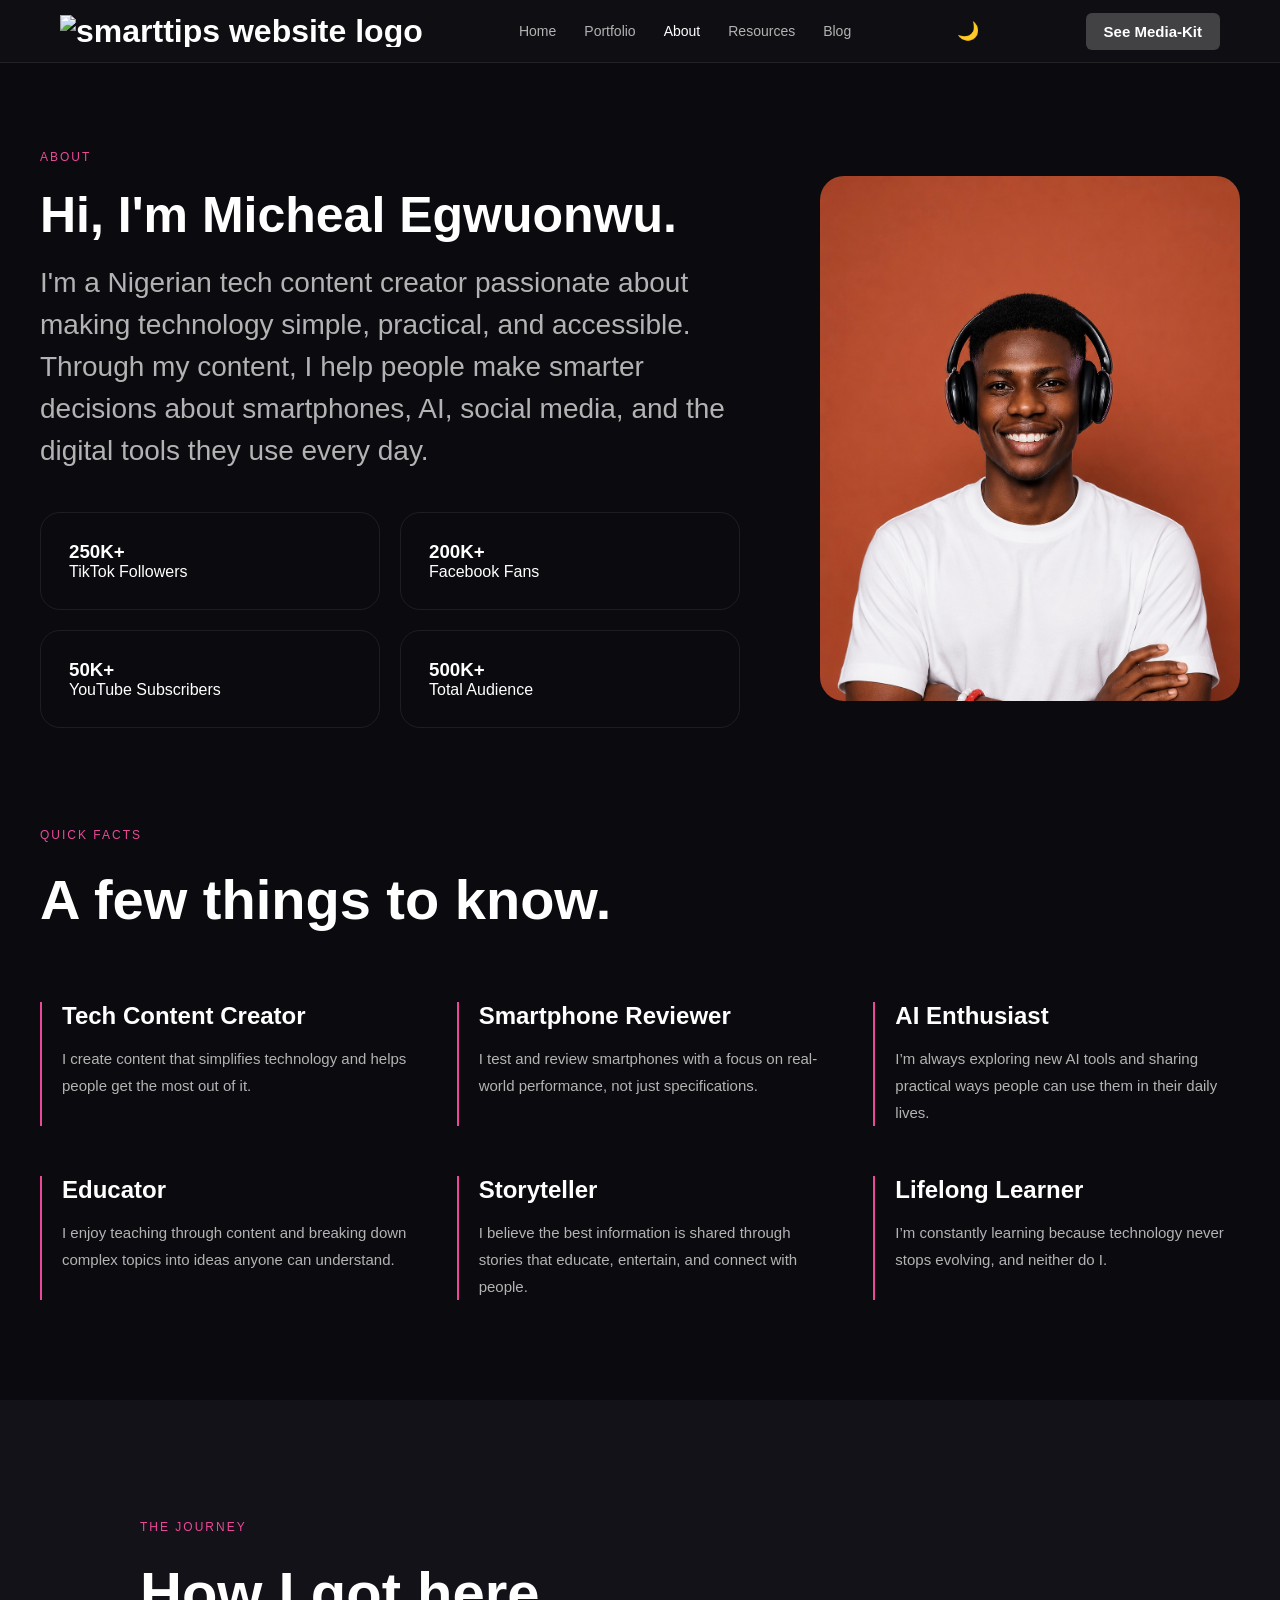
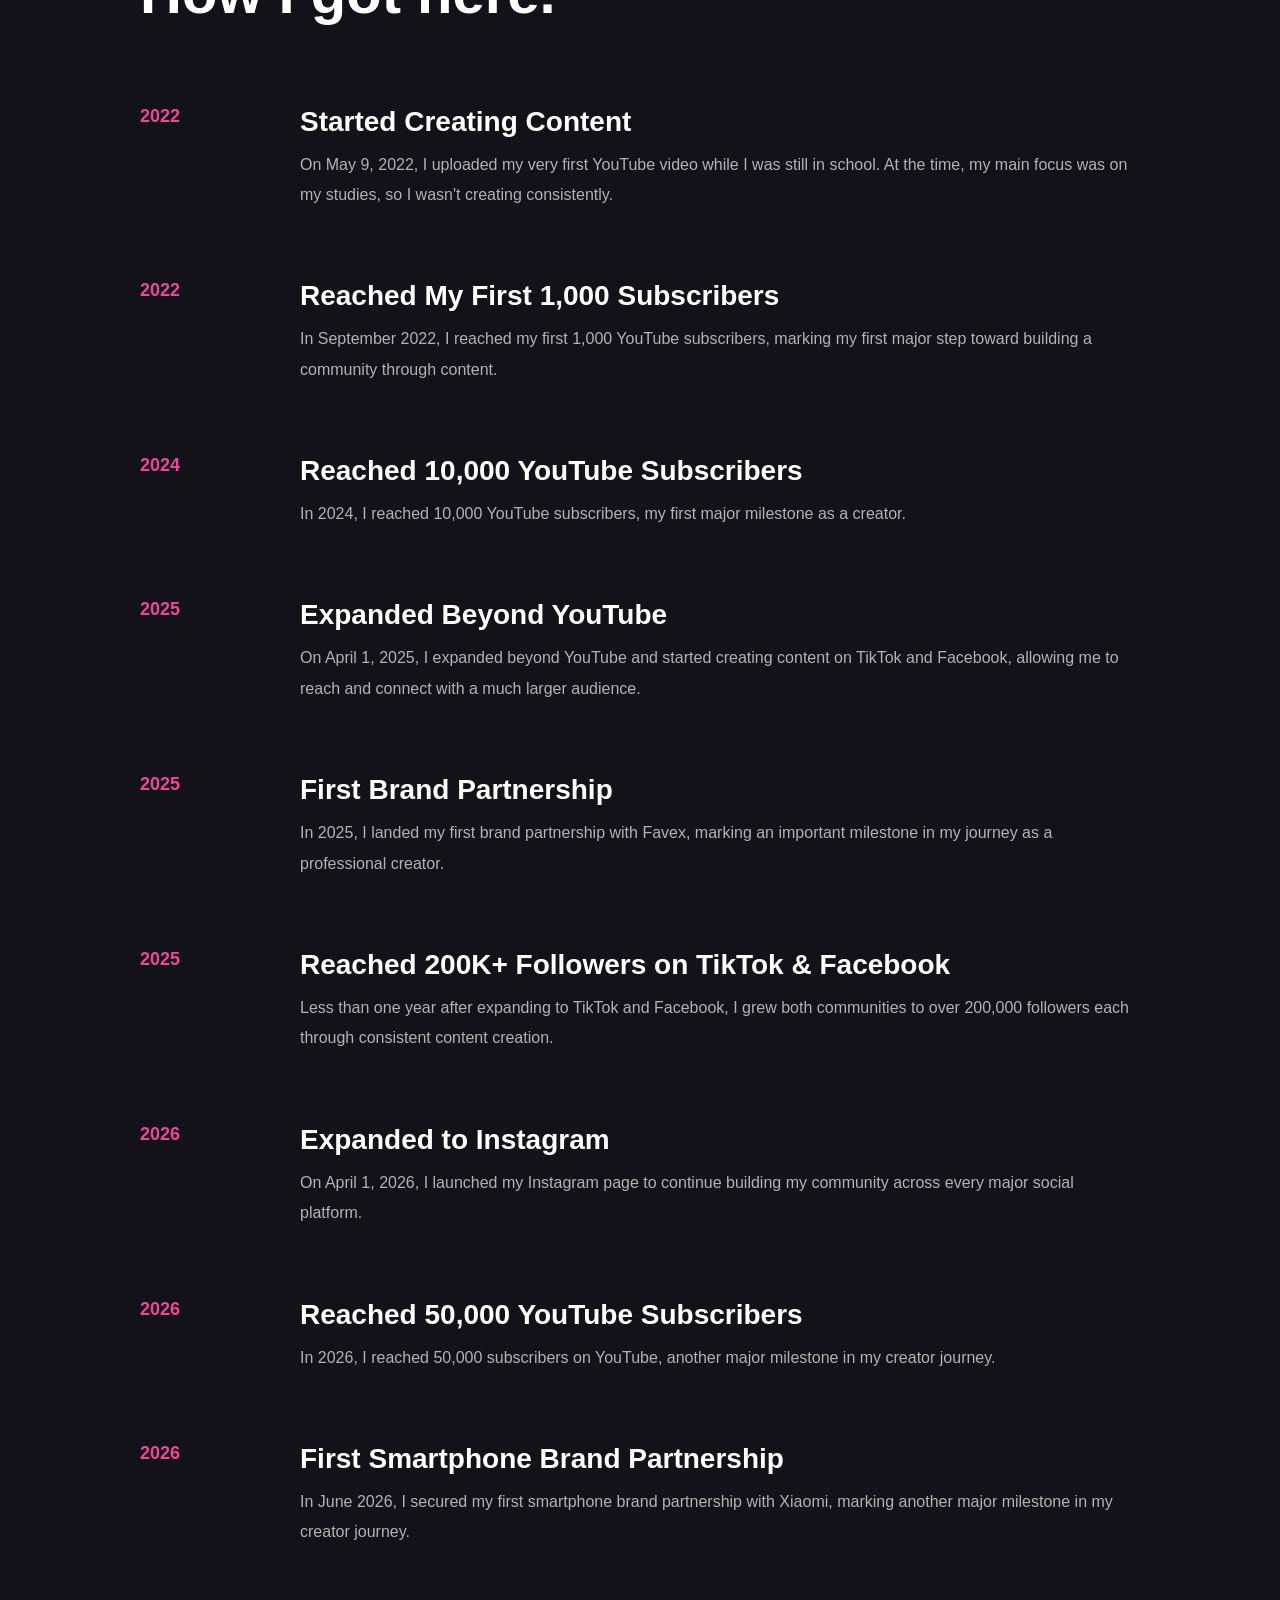
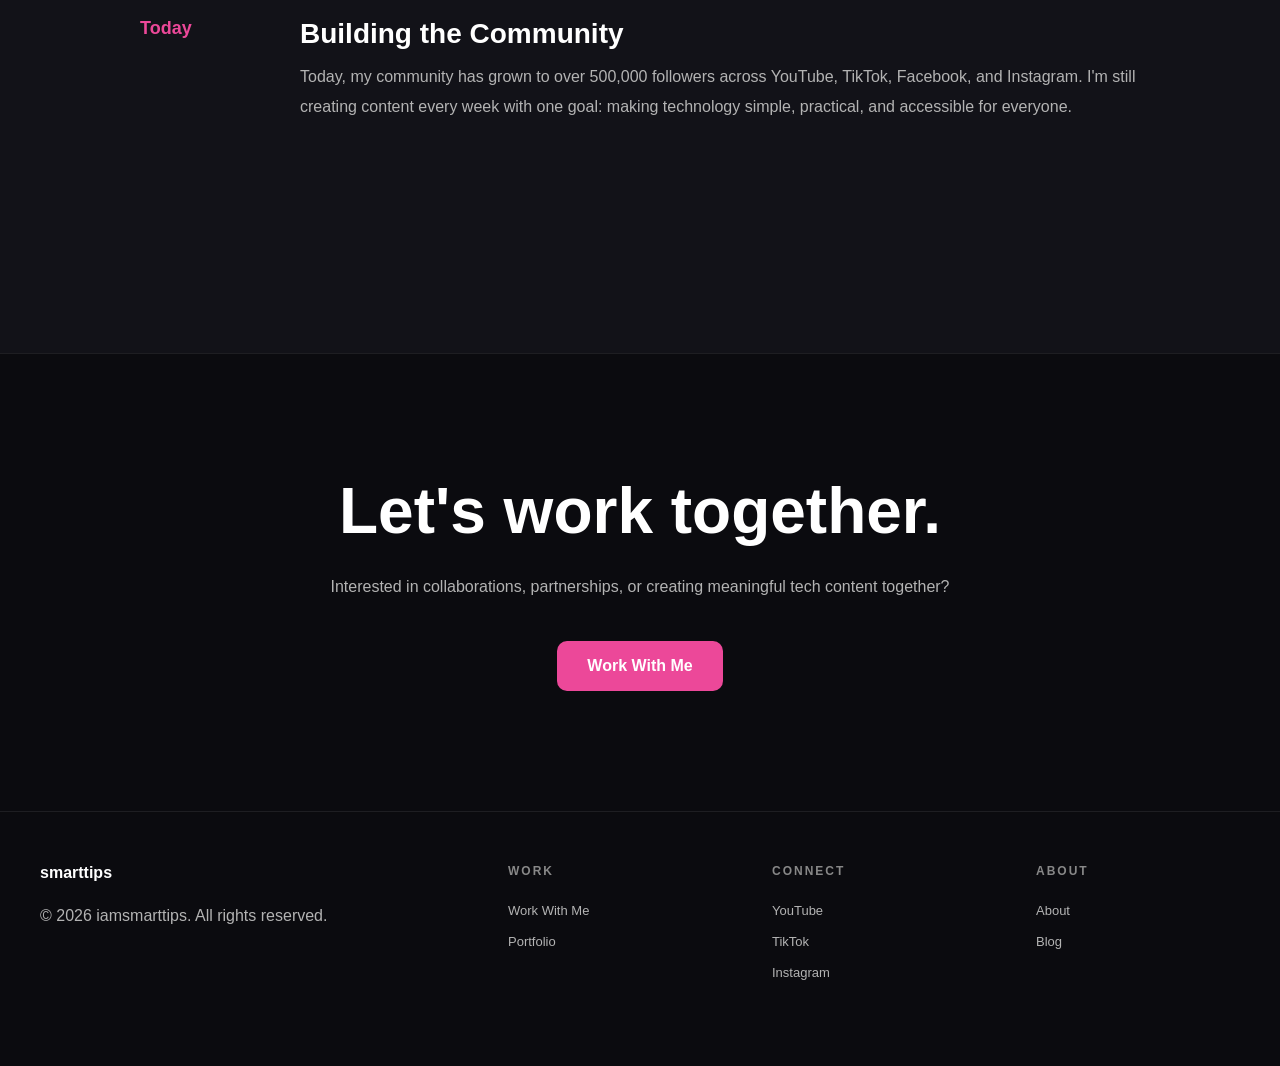
==== commit de8e87bd: "Update about.html" ====
--- a/about.html
+++ b/about.html
@@ -3,8 +3,38 @@
 <head>
 <meta charset="UTF-8" />
 <meta name="viewport" content="width=device-width, initial-scale=1.0"/>
-
-<title>About | iamsmarttips</title>
+<link rel="icon" href="assets/icons/SMARTTIPS LOGO Favicon.png">
+
+<title>About Smarttips | Nigerian Tech Creator & Storyteller</title>
+<meta
+  name="description"
+  content="Learn more about Smarttips, a Nigerian tech creator and storyteller making technology, smartphones, AI, and digital tools simple, practical, and accessible."
+>
+<link rel="canonical" href="https://iamsmarttips.com/about.html">
+<!-- Open Graph -->
+<meta property="og:type" content="website">
+<meta property="og:title" content="About Smarttips | Nigerian Tech Creator & Storyteller">
+<meta
+  property="og:description"
+  content="Learn more about Smarttips, a Nigerian tech creator and storyteller making technology, smartphones, AI, and digital tools simple, practical, and accessible."
+>
+<meta property="og:url" content="https://iamsmarttips.com/about.html">
+<meta property="og:site_name" content="Smarttips">
+<meta property="og:image" content="https://iamsmarttips.com/assets/images/Egwuonwu-Micheal2022.png">
+<meta property="og:image:alt" content="Smarttips — Nigerian Tech Creator">
+<!-- Twitter / X -->
+<meta name="twitter:card" content="summary_large_image">
+<meta name="twitter:title" content="About Smarttips | Nigerian Tech Creator & Storyteller">
+<meta
+  name="twitter:description"
+  content="Learn more about Smarttips, a Nigerian tech creator and storyteller making technology, smartphones, AI, and digital tools simple, practical, and accessible."
+>
+<meta
+  name="twitter:image"
+  content="https://iamsmarttips.com/assets/images/Egwuonwu-Micheal2022.png"
+>
+<meta name="twitter:image:alt" content="Smarttips — Nigerian Tech Creator">
+<meta name="robots" content="index, follow">
 
 <link href="https://fonts.googleapis.com/css2?family=Inter:wght@300;400;500;600;700&display=swap" rel="stylesheet">
 
@@ -23,7 +53,7 @@
   <div class="nav-container">
 
     <div class="logo">
-      Smarttips
+      <img src="assets/icons/SMARTTIPS LOGO Favicon.png" alt="smarttips website logo">
     </div>
 
     <div class="nav-links">
@@ -71,11 +101,11 @@
 
     <img
       src="assets/images/Egwuonwu-Micheal2022.png"
-      alt="Cody Chukwuebuka">
+      alt="Smarttips tech creator">
 
     <h3>Smarttips</h3>
 
-    <p>Tech Creator</p>
+    <p>Tech Creator & Storyteller</p>
 
   </div>
 
@@ -153,7 +183,7 @@
 
   <a href="https://www.tiktok.com/@iamsmarttips?_r=1&_t=ZN-97TVsEQUXy7"
      target="_blank"
-     rel="noopener">
+     rel="noopener noreferrer">
 
     <div class="social-left">
 
@@ -177,8 +207,7 @@
 
   <a href="https://youtube.com/@iamsmarttips?si=r2zOyhBVSeAdS86y"
      target="_blank"
-     rel="noopener">
-
+      rel="noopener noreferrer">
     <div class="social-left">
 
       <img
@@ -201,7 +230,7 @@
 
   <a href="https://www.instagram.com/smarttips_techcreator?igsh=MWduMXdvc20xcTI0"
      target="_blank"
-     rel="noopener">
+     rel="noopener noreferrer">
 
     <div class="social-left">
 
@@ -225,7 +254,7 @@
 
   <a href="https://www.facebook.com/share/18SCiGnuAE/?mibextid=wwXIfr"
      target="_blank"
-     rel="noopener">
+     rel="noopener noreferrer">
 
     <div class="social-left">
 
@@ -301,11 +330,11 @@
         </div>
 
         <h1 class="about-heading">
-          Hi, I'm Michael Ikechukwu.
+          Hi, I'm Micheal Egwuonwu.
         </h1>
 
         <p class="about-intro-text">
-          a Nigerian tech content creator passionate about making technology simple, practical, and accessible. Through my content, I help people make smarter decisions about smartphones, Al, social media, and the digital tools they use every day.
+          I'm a Nigerian tech content creator passionate about making technology simple, practical, and accessible. Through my content, I help people make smarter decisions about smartphones, AI, social media, and the digital tools they use every day.
         </p>
 
         <div class="about-stats">
@@ -339,7 +368,7 @@
 
         <img
           src="assets/images/Egwuonwu-Micheal2022.png"
-          alt="Egwuonwu-Micheal">
+          alt="Smarttips tech creator Micheal Egwuonwu">
 
       </div>
 
@@ -349,17 +378,11 @@
 
 </section>
 
-
-</section>
 
 <!-- =========================
      QUICK FACTS
 ========================= -->
 
-<!-- =========================
-     QUICK FACTS
-========================= -->
-
 <section class="quick-facts">
 
   <div class="quick-container">
@@ -563,9 +586,9 @@
 
       <div class="timeline-content">
 
-        <h3>
-          Reached 200K+ Communities
-        </h3>
+      <h3>
+        Reached 200K+ Followers on TikTok & Facebook
+      </h3>
 
         <p>
           Less than one year after expanding to TikTok and Facebook, I grew both communities to over 200,000 followers each through consistent content creation.
@@ -720,21 +743,33 @@
         <h4>WORK</h4>
 
         <a href="mailto:contact@iamsmarttips.com">Work With Me</a>
-        <a href="#">Portfolio</a>
-
-      </div>
-
-      <div class="footer-column">
-
-        <h4>CONNECT</h4>
-
-        <a href="https://youtube.com/@iamsmarttips?si=r2zOyhBVSeAdS86y">YouTube</a>
-        <a href="https://www.tiktok.com/@iamsmarttips?_r=1&_t=ZN-97TVsEQUXy7">TikTok</a>
-        <a href="https://www.instagram.com/smarttips_techcreator?igsh=MWduMXdvc20xcTI0">Instagram</a>
-        <a href="https://www.facebook.com/share/18SCiGnuAE/?mibextid=wwXIfr">Facebook</a>
-        <a href="mailto:contact@iamsmarttips.com">Email</a>
-
-      </div>
+        <a href="portfolio.html">Portfolio</a>
+
+      </div>
+
+    <div class="footer-column">
+
+      <h4>CONNECT</h4>
+
+      <a href="https://youtube.com/@iamsmarttips?si=r2zOyhBVSeAdS86y"
+        target="_blank"
+        rel="noopener noreferrer">
+        YouTube
+      </a>
+
+      <a href="https://www.tiktok.com/@iamsmarttips?_r=1&_t=ZN-97TVsEQUXy7"
+        target="_blank"
+        rel="noopener noreferrer">
+        TikTok
+      </a>
+
+      <a href="https://www.instagram.com/smarttips_techcreator?igsh=MWduMXdvc20xcTI0"
+        target="_blank"
+        rel="noopener noreferrer">
+        Instagram
+      </a>
+
+    </div>
 
       <div class="footer-column">
 
@@ -742,7 +777,7 @@
 
         <a href="about.html">About</a>
         <!--<a href="#">Press Kit</a>-->
-        <a href="#">Blog</a>
+        <a href="blog.html">Blog</a>
 
       </div>
 
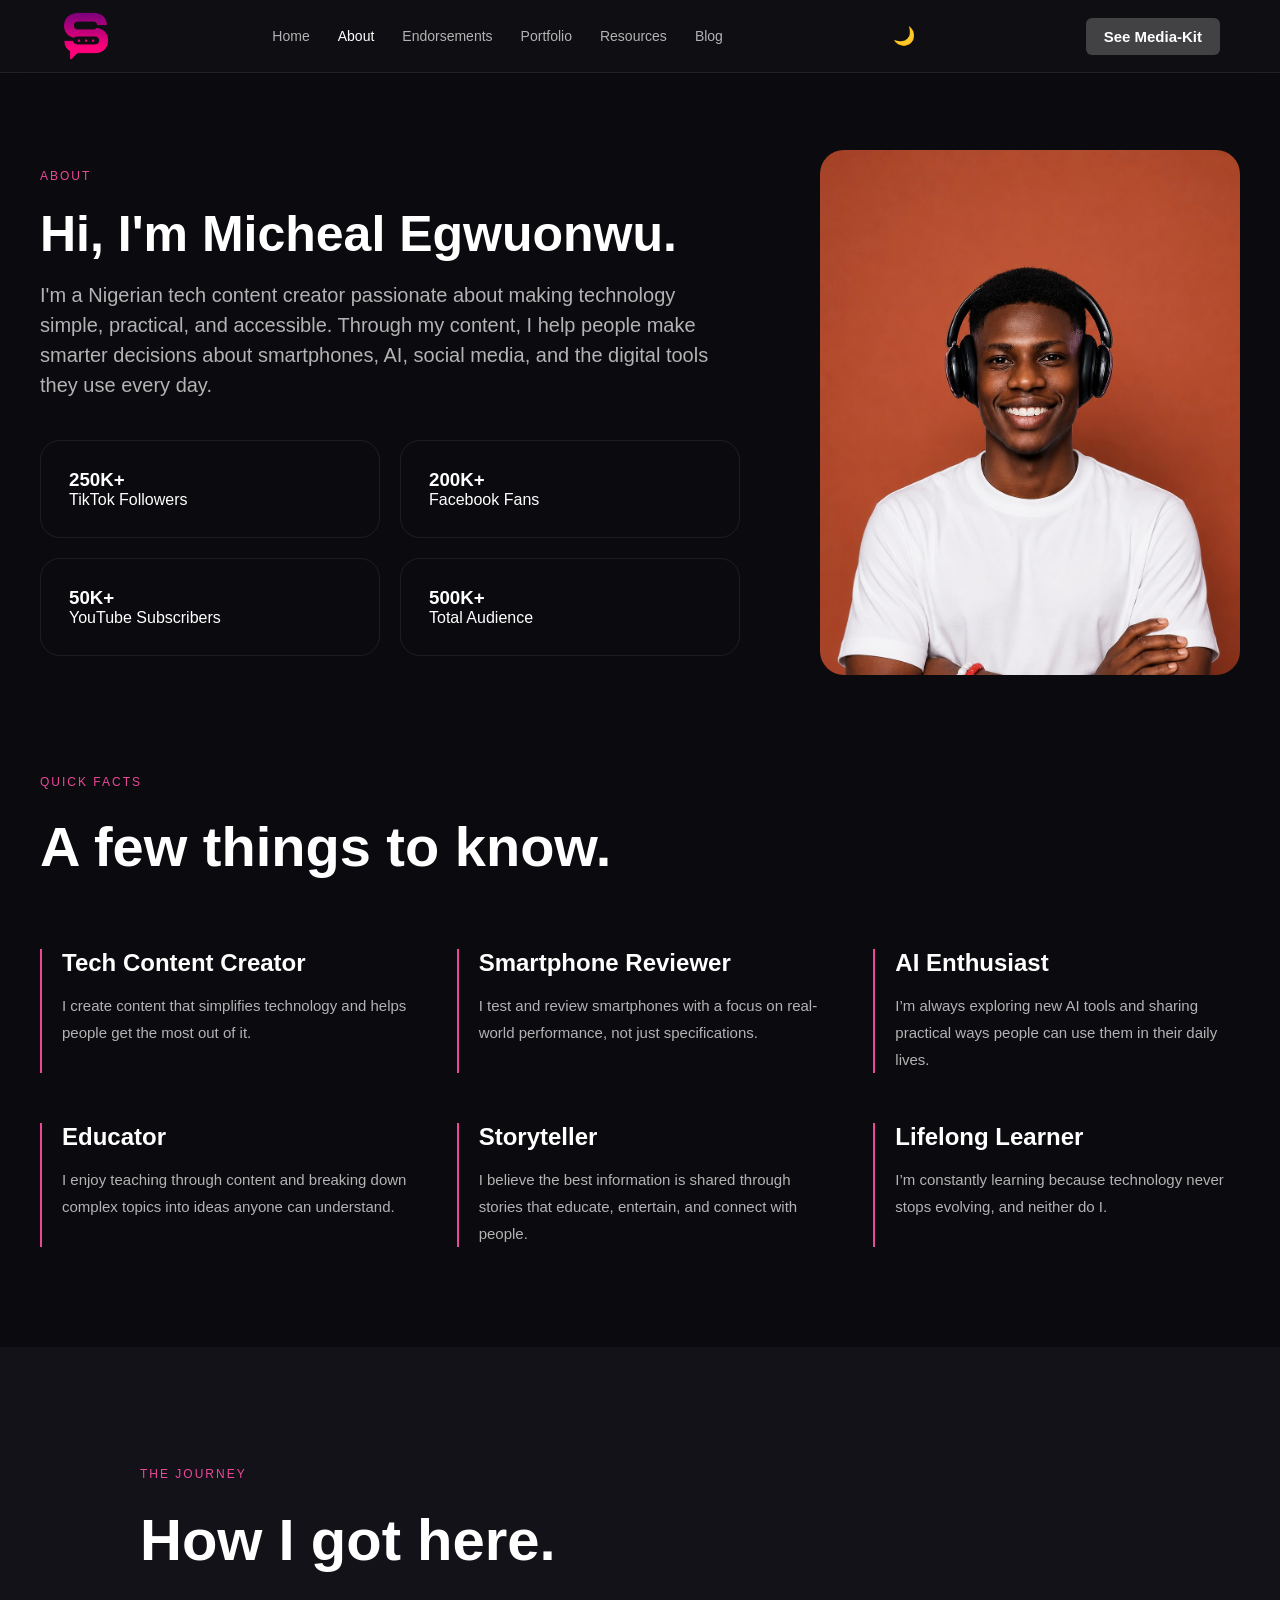
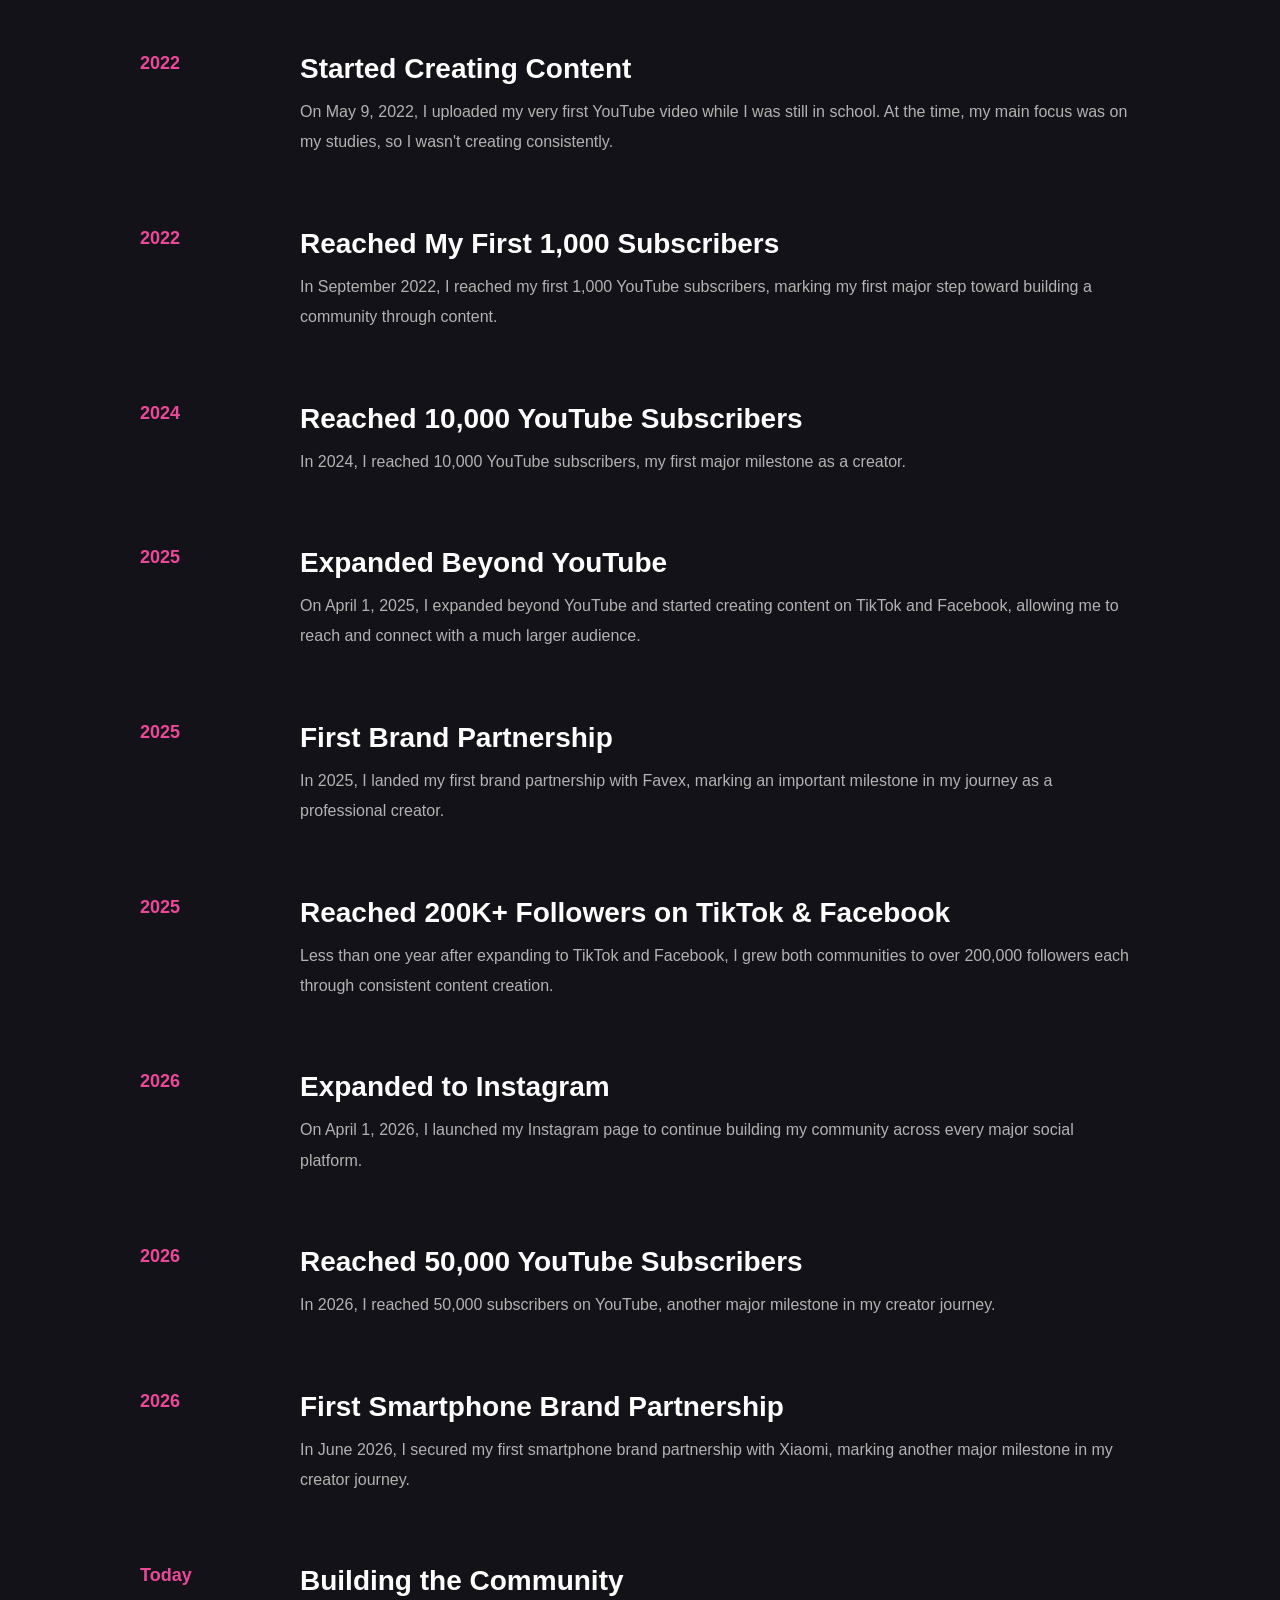
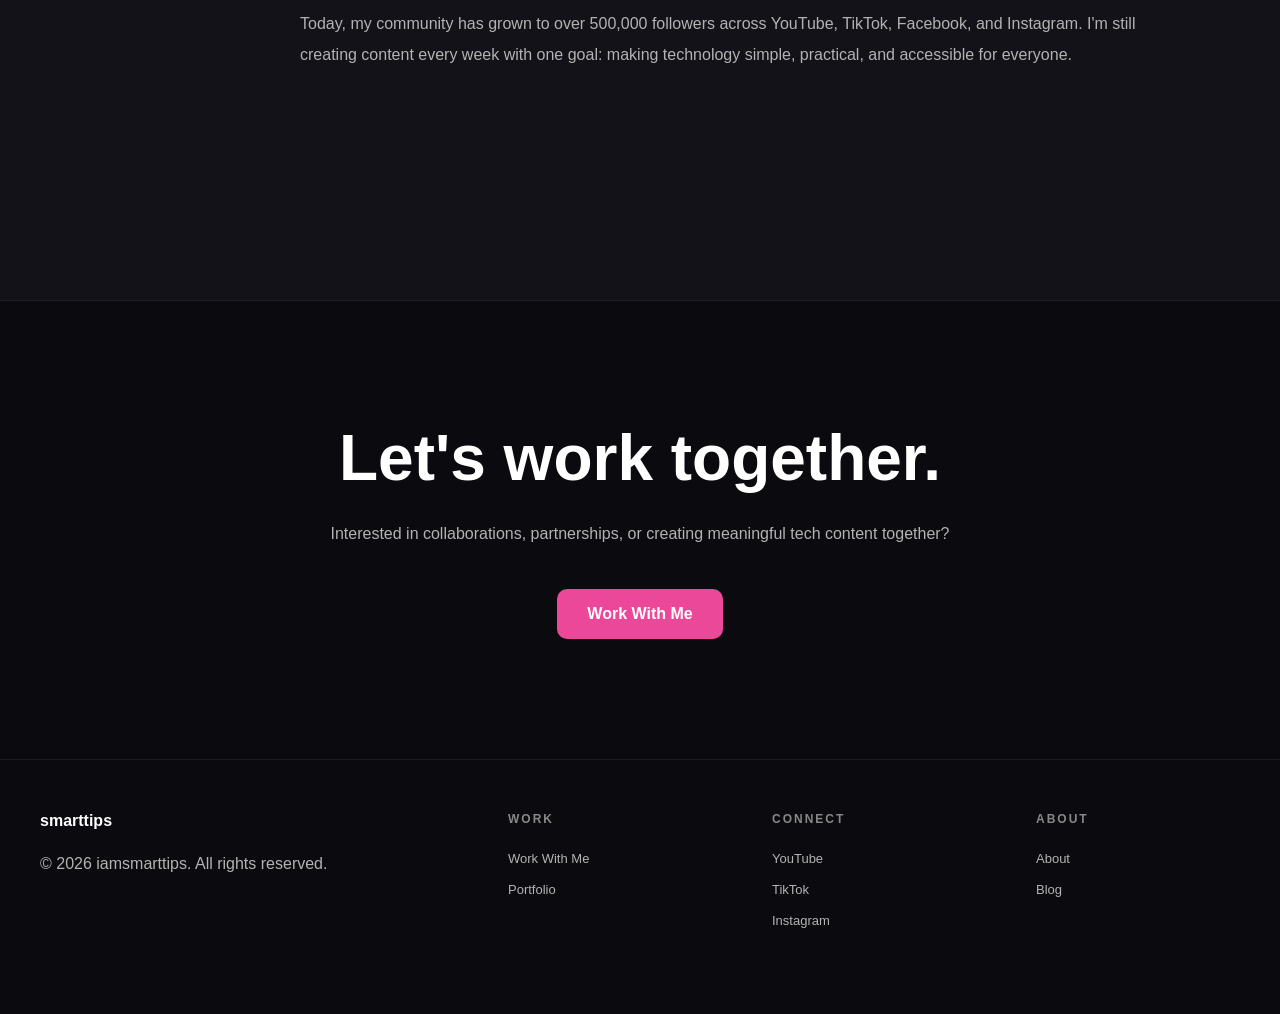
==== commit a2a41fff: "Update about.html" ====
--- a/about.html
+++ b/about.html
@@ -1,811 +1,671 @@
-<!DOCTYPE html>
+<!doctype html>
 <html lang="en">
-<head>
-<meta charset="UTF-8" />
-<meta name="viewport" content="width=device-width, initial-scale=1.0"/>
-<link rel="icon" href="assets/icons/SMARTTIPS LOGO Favicon.png">
-
-<title>About Smarttips | Nigerian Tech Creator & Storyteller</title>
-<meta
-  name="description"
-  content="Learn more about Smarttips, a Nigerian tech creator and storyteller making technology, smartphones, AI, and digital tools simple, practical, and accessible."
->
-<link rel="canonical" href="https://iamsmarttips.com/about.html">
-<!-- Open Graph -->
-<meta property="og:type" content="website">
-<meta property="og:title" content="About Smarttips | Nigerian Tech Creator & Storyteller">
-<meta
-  property="og:description"
-  content="Learn more about Smarttips, a Nigerian tech creator and storyteller making technology, smartphones, AI, and digital tools simple, practical, and accessible."
->
-<meta property="og:url" content="https://iamsmarttips.com/about.html">
-<meta property="og:site_name" content="Smarttips">
-<meta property="og:image" content="https://iamsmarttips.com/assets/images/Egwuonwu-Micheal2022.png">
-<meta property="og:image:alt" content="Smarttips — Nigerian Tech Creator">
-<!-- Twitter / X -->
-<meta name="twitter:card" content="summary_large_image">
-<meta name="twitter:title" content="About Smarttips | Nigerian Tech Creator & Storyteller">
-<meta
-  name="twitter:description"
-  content="Learn more about Smarttips, a Nigerian tech creator and storyteller making technology, smartphones, AI, and digital tools simple, practical, and accessible."
->
-<meta
-  name="twitter:image"
-  content="https://iamsmarttips.com/assets/images/Egwuonwu-Micheal2022.png"
->
-<meta name="twitter:image:alt" content="Smarttips — Nigerian Tech Creator">
-<meta name="robots" content="index, follow">
-
-<link href="https://fonts.googleapis.com/css2?family=Inter:wght@300;400;500;600;700&display=swap" rel="stylesheet">
-
-<link rel="stylesheet" href="css/variables.css">
-<link rel="stylesheet" href="css/global.css">
-<link rel="stylesheet" href="css/navbar.css">
-<link rel="stylesheet" href="css/footer.css">
-<link rel="stylesheet" href="css/about.css">
-</head>
-
-<body>
-
-<!-- NAVBAR -->
-<nav class="navbar">
-
-  <div class="nav-container">
-
-    <div class="logo">
-      <img src="assets/icons/SMARTTIPS LOGO Favicon.png" alt="smarttips website logo">
-    </div>
-
-    <div class="nav-links">
-      <a href="index.html">Home</a>
-      <a href="portfolio.html">Portfolio</a>
-      <a href="about.html">About</a>
-      <a href="shop.html">Resources</a>
-      <a href="blog.html" target="_blank" rel="noopener">Blog</a>
-    </div>
-
-    <div class="theme-toggle">
-    🌙
-    </div>
-
-    <a href="media-kit.html" class="nav-btn">
-    See Media-Kit
-    </a>
-
-  <!-- MOBILE MENU BUTTON -->
-  <div class="menu-toggle">
-
-    <span></span>
-    <span></span>
-    <span></span>
-
-  </div>
-
-  </div>
-
-</nav>
-
-<!-- MOBILE MENU -->
-
-<div class="mobile-menu">
-
-  <!-- HEADER -->
-
-    <button class="close-menu">
-      ✕
-    </button>
-
-  <!-- PROFILE -->
-
-  <div class="mobile-profile">
-
-    <img
-      src="assets/images/Egwuonwu-Micheal2022.png"
-      alt="Smarttips tech creator">
-
-    <h3>Smarttips</h3>
-
-    <p>Tech Creator & Storyteller</p>
-
-  </div>
-
-  <!-- NAVIGATION -->
-
-<div class="mobile-links">
-
-  <a href="index.html">
-
-    <span class="menu-icon">
-      <img src="assets/icons/house.svg" alt="Home">
-    </span>
-
-    <span class="menu-text">Home</span>
-
-  </a>
-
-    <a href="portfolio.html">
-
-    <span class="menu-icon">
-      <img src="assets/icons/clapperboard.svg" alt="Content">
-    </span>
-
-    <span class="menu-text">Portfolio</span>
-
-  </a>
-
-  <a href="about.html">
-
-    <span class="menu-icon">
-      <img src="assets/icons/user.svg" alt="About">
-    </span>
-
-    <span class="menu-text">About</span>
-
-  </a>
-
-  <a href="shop.html">
-
-    <span class="menu-icon">
-      <img src="assets/icons/shopping-bag.svg" alt="Shop">
-    </span>
-
-    <span class="menu-text">Resources</span>
-
-  </a>
-
-  <a href="blog.html" target="_blank" rel="noopener">
-
-    <span class="menu-icon">
-      <img src="assets/icons/square-pen.svg" alt="Blog">
-    </span>
-
-    <span class="menu-text">Blog</span>
-
-  </a>
-
-  <a href="media-kit.html">
-
-    <span class="menu-icon">
-      <img src="assets/icons/file-text.svg" alt="Media Kit">
-    </span>
-
-    <span class="menu-text">Media Kit</span>
-
-  </a>
-
-</div>
-
-  <!-- SOCIALS -->
-
-<div class="mobile-socials">
-
-  <h4>FIND ME</h4>
-
-  <a href="https://www.tiktok.com/@iamsmarttips?_r=1&_t=ZN-97TVsEQUXy7"
-     target="_blank"
-     rel="noopener noreferrer">
-
-    <div class="social-left">
-
-      <img
-        src="assets/icons/TT.png"
-        alt="TikTok">
-
-      <span>TikTok</span>
-
-    </div>
-
-    <span class="external-icon">
-
-      <img
-        src="assets/icons/external-link.svg"
-        alt="External Link">
-
-    </span>
-
-  </a>
-
-  <a href="https://youtube.com/@iamsmarttips?si=r2zOyhBVSeAdS86y"
-     target="_blank"
-      rel="noopener noreferrer">
-    <div class="social-left">
-
-      <img
-        src="assets/icons/yt.png"
-        alt="YouTube">
-
-      <span>YouTube</span>
-
-    </div>
-
-    <span class="external-icon">
-
-      <img
-        src="assets/icons/external-link.svg"
-        alt="External Link">
-
-    </span>
-
-  </a>
-
-  <a href="https://www.instagram.com/smarttips_techcreator?igsh=MWduMXdvc20xcTI0"
-     target="_blank"
-     rel="noopener noreferrer">
-
-    <div class="social-left">
-
-      <img
-        src="assets/icons/IG.png"
-        alt="Instagram">
-
-      <span>Instagram</span>
-
-    </div>
-
-    <span class="external-icon">
-
-      <img
-        src="assets/icons/external-link.svg"
-        alt="External Link">
-
-    </span>
-
-  </a>
-
-  <a href="https://www.facebook.com/share/18SCiGnuAE/?mibextid=wwXIfr"
-     target="_blank"
-     rel="noopener noreferrer">
-
-    <div class="social-left">
-
-      <img
-        src="assets/icons/fb.png"
-        alt="Facebook">
-
-    <span>Facebook</span>
-
-    </div>
-
-    <span class="external-icon">
-
-      <img
-        src="assets/icons/external-link.svg"
-        alt="External Link">
-
-    </span>
-
-  </a>
-
-  <a href="mailto:contact@iamsmarttips.com">
-
-    <div class="social-left">
-
-      <img
-        src="assets/icons/gmail.png"
-        alt="Email">
-
-      <span>Email</span>
-
-    </div>
-
-    <span class="external-icon">
-
-      <img
-        src="assets/icons/external-link.svg"
-        alt="External Link">
-
-    </span>
-
-  </a>
-
-</div>
-
-  <!-- CTA -->
-
-  <div class="mobile-cta">
-
-    <a href="mailto:contact@iamsmarttips.com">
-
-      Work With Me
-
-    </a>
-
-  </div>
-
-</div>
-
-<div class="mobile-overlay"></div>
-
-<section class="about-hero">
-
-  <div class="about-hero-container">
-
-    <div class="about-grid">
-
-      <!-- LEFT -->
-      <div class="about-content reveal">
-
-        <div class="section-label">
-          ABOUT
-        </div>
-
-        <h1 class="about-heading">
-          Hi, I'm Micheal Egwuonwu.
-        </h1>
-
-        <p class="about-intro-text">
-          I'm a Nigerian tech content creator passionate about making technology simple, practical, and accessible. Through my content, I help people make smarter decisions about smartphones, AI, social media, and the digital tools they use every day.
-        </p>
-
-        <div class="about-stats">
-
-          <div class="about-stat reveal">
-            <h3>250K+</h3>
-            <span>TikTok Followers</span>
-          </div>
-
-          <div class="about-stat reveal">
-            <h3>200K+</h3>
-            <span>Facebook Fans</span>
-          </div>
-
-          <div class="about-stat reveal">
-            <h3>50K+</h3>
-            <span>YouTube Subscribers</span>
-          </div>
-
-          <div class="about-stat reveal">
-            <h3>500K+</h3>
-            <span>Total Audience</span>
-          </div>
-
-        </div>
-
+   <head>
+      <meta charset="UTF-8" />
+      <meta name="viewport" content="width=device-width, initial-scale=1.0" />
+      <link rel="icon" href="assets/icons/SMARTTIPS LOGO Favicon.png" />
+
+      <title>About Smarttips | Nigerian Tech Creator & Storyteller</title>
+      <meta
+         name="description"
+         content="Learn more about Smarttips, a Nigerian tech creator and storyteller making technology, smartphones, AI, and digital tools simple, practical, and accessible."
+      />
+      <link rel="canonical" href="https://iamsmarttips.com/about.html" />
+      <!-- Open Graph -->
+      <meta property="og:type" content="website" />
+      <meta
+         property="og:title"
+         content="About Smarttips | Nigerian Tech Creator & Storyteller"
+      />
+      <meta
+         property="og:description"
+         content="Learn more about Smarttips, a Nigerian tech creator and storyteller making technology, smartphones, AI, and digital tools simple, practical, and accessible."
+      />
+      <meta property="og:url" content="https://iamsmarttips.com/about.html" />
+      <meta property="og:site_name" content="Smarttips" />
+      <meta
+         property="og:image"
+         content="https://iamsmarttips.com/assets/images/Egwuonwu-Micheal2022.png"
+      />
+      <meta
+         property="og:image:alt"
+         content="Smarttips — Nigerian Tech Creator"
+      />
+      <!-- Twitter / X -->
+      <meta name="twitter:card" content="summary_large_image" />
+      <meta
+         name="twitter:title"
+         content="About Smarttips | Nigerian Tech Creator & Storyteller"
+      />
+      <meta
+         name="twitter:description"
+         content="Learn more about Smarttips, a Nigerian tech creator and storyteller making technology, smartphones, AI, and digital tools simple, practical, and accessible."
+      />
+      <meta
+         name="twitter:image"
+         content="https://iamsmarttips.com/assets/images/Egwuonwu-Micheal2022.png"
+      />
+      <meta
+         name="twitter:image:alt"
+         content="Smarttips — Nigerian Tech Creator"
+      />
+      <meta name="robots" content="index, follow" />
+
+      <link
+         href="https://fonts.googleapis.com/css2?family=Inter:wght@300;400;500;600;700&display=swap"
+         rel="stylesheet"
+      />
+
+      <link rel="stylesheet" href="css/variables.css" />
+      <link rel="stylesheet" href="css/global.css" />
+      <link rel="stylesheet" href="css/navbar.css" />
+      <link rel="stylesheet" href="css/footer.css" />
+      <link rel="stylesheet" href="css/about.css" />
+   </head>
+
+   <body>
+      <!-- NAVBAR -->
+      <nav class="navbar">
+         <div class="nav-container">
+            <div class="logo">
+               <img
+                  src="assets/icons/SMARTTIPS LOGO Favicon.png"
+                  alt="smarttips website logo"
+               />
+            </div>
+
+            <div class="nav-links">
+               <a href="index.html">Home</a>
+               <a href="about.html">About</a>
+               <a href="endorsements.html">Endorsements</a>
+               <a href="portfolio.html">Portfolio</a>
+               <a href="shop.html">Resources</a>
+               <a href="blog.html" target="_blank" rel="noopener">Blog</a>
+            </div>
+
+            <div class="theme-toggle">🌙</div>
+
+            <a href="media-kit.html" class="nav-btn"> See Media-Kit </a>
+
+            <!-- MOBILE MENU BUTTON -->
+            <div class="menu-toggle">
+               <span></span>
+               <span></span>
+               <span></span>
+            </div>
+         </div>
+      </nav>
+
+      <!-- MOBILE MENU -->
+
+      <div class="mobile-menu">
+         <!-- HEADER -->
+
+         <button class="close-menu">✕</button>
+
+         <!-- PROFILE -->
+
+         <div class="mobile-profile">
+            <img
+               src="assets/images/Egwuonwu-Micheal2022.png"
+               alt="Smarttips tech creator"
+            />
+
+            <h3>Smarttips</h3>
+
+            <p>Tech Creator & Storyteller</p>
+         </div>
+
+         <!-- NAVIGATION -->
+
+         <div class="mobile-links">
+            <a href="index.html">
+               <span class="menu-icon">
+                  <img src="assets/icons/house.svg" alt="Home" />
+               </span>
+
+               <span class="menu-text">Home</span>
+            </a>
+
+            <a href="portfolio.html">
+               <span class="menu-icon">
+                  <img src="assets/icons/clapperboard.svg" alt="Content" />
+               </span>
+
+               <span class="menu-text">Portfolio</span>
+            </a>
+
+            <a href="about.html">
+               <span class="menu-icon">
+                  <img src="assets/icons/user.svg" alt="About" />
+               </span>
+
+               <span class="menu-text">About</span>
+            </a>
+
+            <a href="shop.html">
+               <span class="menu-icon">
+                  <img src="assets/icons/shopping-bag.svg" alt="Shop" />
+               </span>
+
+               <span class="menu-text">Resources</span>
+            </a>
+
+            <a href="endorsements.html">
+               <span class="menu-icon">
+                  <img src="assets/icons/square-pen.svg" alt="Endorsements" />
+               </span>
+
+               <span class="menu-text">Endorsements</span>
+            </a>
+
+            <a href="blog.html" target="_blank" rel="noopener">
+               <span class="menu-icon">
+                  <img src="assets/icons/square-pen.svg" alt="Blog" />
+               </span>
+
+               <span class="menu-text">Blog</span>
+            </a>
+
+            <a href="media-kit.html">
+               <span class="menu-icon">
+                  <img src="assets/icons/file-text.svg" alt="Media Kit" />
+               </span>
+
+               <span class="menu-text">Media Kit</span>
+            </a>
+         </div>
+
+         <!-- SOCIALS -->
+
+         <div class="mobile-socials">
+            <h4>FIND ME</h4>
+
+            <a
+               href="https://www.tiktok.com/@iamsmarttips?_r=1&_t=ZN-97TVsEQUXy7"
+               target="_blank"
+               rel="noopener noreferrer"
+            >
+               <div class="social-left">
+                  <img src="assets/icons/TT.png" alt="TikTok" />
+
+                  <span>TikTok</span>
+               </div>
+
+               <span class="external-icon">
+                  <img
+                     src="assets/icons/external-link.svg"
+                     alt="External Link"
+                  />
+               </span>
+            </a>
+
+            <a
+               href="https://youtube.com/@iamsmarttips?si=r2zOyhBVSeAdS86y"
+               target="_blank"
+               rel="noopener noreferrer"
+            >
+               <div class="social-left">
+                  <img src="assets/icons/yt.png" alt="YouTube" />
+
+                  <span>YouTube</span>
+               </div>
+
+               <span class="external-icon">
+                  <img
+                     src="assets/icons/external-link.svg"
+                     alt="External Link"
+                  />
+               </span>
+            </a>
+
+            <a
+               href="https://www.instagram.com/smarttips_techcreator?igsh=MWduMXdvc20xcTI0"
+               target="_blank"
+               rel="noopener noreferrer"
+            >
+               <div class="social-left">
+                  <img src="assets/icons/IG.png" alt="Instagram" />
+
+                  <span>Instagram</span>
+               </div>
+
+               <span class="external-icon">
+                  <img
+                     src="assets/icons/external-link.svg"
+                     alt="External Link"
+                  />
+               </span>
+            </a>
+
+            <a
+               href="https://www.facebook.com/share/18SCiGnuAE/?mibextid=wwXIfr"
+               target="_blank"
+               rel="noopener noreferrer"
+            >
+               <div class="social-left">
+                  <img src="assets/icons/fb.png" alt="Facebook" />
+
+                  <span>Facebook</span>
+               </div>
+
+               <span class="external-icon">
+                  <img
+                     src="assets/icons/external-link.svg"
+                     alt="External Link"
+                  />
+               </span>
+            </a>
+
+            <a href="mailto:contact@iamsmarttips.com">
+               <div class="social-left">
+                  <img src="assets/icons/gmail.png" alt="Email" />
+
+                  <span>Email</span>
+               </div>
+
+               <span class="external-icon">
+                  <img
+                     src="assets/icons/external-link.svg"
+                     alt="External Link"
+                  />
+               </span>
+            </a>
+         </div>
+
+         <!-- CTA -->
+
+         <div class="mobile-cta">
+            <a href="mailto:contact@iamsmarttips.com"> Work With Me </a>
+         </div>
       </div>
 
-      <!-- RIGHT -->
-      <div class="about-image reveal">
-
-        <img
-          src="assets/images/Egwuonwu-Micheal2022.png"
-          alt="Smarttips tech creator Micheal Egwuonwu">
-
-      </div>
-
-    </div>
-
-  </div>
-
-</section>
-
-
-<!-- =========================
+      <div class="mobile-overlay"></div>
+
+      <section class="about-hero">
+         <div class="about-hero-container">
+            <div class="about-grid">
+               <!-- LEFT -->
+               <div class="about-content reveal">
+                  <div class="section-label">ABOUT</div>
+
+                  <h1 class="about-heading">Hi, I'm Micheal Egwuonwu.</h1>
+
+                  <p class="about-intro-text">
+                     I'm a Nigerian tech content creator passionate about making
+                     technology simple, practical, and accessible. Through my
+                     content, I help people make smarter decisions about
+                     smartphones, AI, social media, and the digital tools they
+                     use every day.
+                  </p>
+
+                  <div class="about-stats">
+                     <div class="about-stat reveal">
+                        <h3>250K+</h3>
+                        <span>TikTok Followers</span>
+                     </div>
+
+                     <div class="about-stat reveal">
+                        <h3>200K+</h3>
+                        <span>Facebook Fans</span>
+                     </div>
+
+                     <div class="about-stat reveal">
+                        <h3>50K+</h3>
+                        <span>YouTube Subscribers</span>
+                     </div>
+
+                     <div class="about-stat reveal">
+                        <h3>500K+</h3>
+                        <span>Total Audience</span>
+                     </div>
+                  </div>
+               </div>
+
+               <!-- RIGHT -->
+               <div class="about-image reveal">
+                  <img
+                     src="assets/images/Egwuonwu-Micheal2022.png"
+                     alt="Smarttips tech creator Micheal Egwuonwu"
+                  />
+               </div>
+            </div>
+         </div>
+      </section>
+
+      <!-- =========================
      QUICK FACTS
 ========================= -->
 
-<section class="quick-facts">
-
-  <div class="quick-container">
-
-    <div class="section-label reveal">
-      QUICK FACTS
-    </div>
-
-    <h2 class="quick-title reveal">
-      A few things to know.
-    </h2>
-
-    <div class="facts-grid reveal">
-
-      <div class="fact-card">
-        <h3>Tech Content Creator</h3>
-        <p>
-          I create content that simplifies technology and helps people get the most out of it.
-        </p>
-      </div>
-
-      <div class="fact-card">
-        <h3>Smartphone Reviewer</h3>
-        <p>
-          I test and review smartphones with a focus on real-world performance, not just specifications.
-        </p>
-      </div>
-
-      <div class="fact-card">
-        <h3>AI Enthusiast</h3>
-        <p>
-          I’m always exploring new AI tools and sharing practical ways people can use them in their daily lives.
-        </p>
-      </div>
-
-      <div class="fact-card">
-        <h3>Educator</h3>
-        <p>
-          I enjoy teaching through content and breaking down complex topics into ideas anyone can understand.
-        </p>
-      </div>
-
-      <div class="fact-card">
-        <h3>Storyteller</h3>
-        <p>
-          I believe the best information is shared through stories that educate, entertain, and connect with people.
-        </p>
-      </div>
-
-      <div class="fact-card">
-        <h3>Lifelong Learner</h3>
-        <p>
-          I’m constantly learning because technology never stops evolving, and neither do I.
-        </p>
-      </div>
-
-    </div>
-
-  </div>
-
-</section>
-
-<!-- =========================
+      <section class="quick-facts">
+         <div class="quick-container">
+            <div class="section-label reveal">QUICK FACTS</div>
+
+            <h2 class="quick-title reveal">A few things to know.</h2>
+
+            <div class="facts-grid reveal">
+               <div class="fact-card">
+                  <h3>Tech Content Creator</h3>
+                  <p>
+                     I create content that simplifies technology and helps
+                     people get the most out of it.
+                  </p>
+               </div>
+
+               <div class="fact-card">
+                  <h3>Smartphone Reviewer</h3>
+                  <p>
+                     I test and review smartphones with a focus on real-world
+                     performance, not just specifications.
+                  </p>
+               </div>
+
+               <div class="fact-card">
+                  <h3>AI Enthusiast</h3>
+                  <p>
+                     I’m always exploring new AI tools and sharing practical
+                     ways people can use them in their daily lives.
+                  </p>
+               </div>
+
+               <div class="fact-card">
+                  <h3>Educator</h3>
+                  <p>
+                     I enjoy teaching through content and breaking down complex
+                     topics into ideas anyone can understand.
+                  </p>
+               </div>
+
+               <div class="fact-card">
+                  <h3>Storyteller</h3>
+                  <p>
+                     I believe the best information is shared through stories
+                     that educate, entertain, and connect with people.
+                  </p>
+               </div>
+
+               <div class="fact-card">
+                  <h3>Lifelong Learner</h3>
+                  <p>
+                     I’m constantly learning because technology never stops
+                     evolving, and neither do I.
+                  </p>
+               </div>
+            </div>
+         </div>
+      </section>
+
+      <!-- =========================
      TIMELINE
 ========================= -->
 
-<section class="timeline-section">
-
-  <div class="timeline-container">
-
-    <div class="section-label reveal">
-      THE JOURNEY
-    </div>
-
-    <h2 class="timeline-title reveal">
-      How I got here.
-    </h2>
-
-    <!-- 2022 -->
-
-    <div class="timeline-item reveal">
-
-      <div class="timeline-year">
-        2022
-      </div>
-
-      <div class="timeline-content">
-
-        <h3>
-          Started Creating Content
-        </h3>
-
-        <p>
-          On May 9, 2022, I uploaded my very first YouTube video while I was still in school. At the time, my main focus was on my studies, so I wasn't creating consistently.
-        </p>
-
-      </div>
-
-    </div>
-
-
-    <!-- 2022 -->
-
-    <div class="timeline-item reveal">
-
-      <div class="timeline-year">
-        2022
-      </div>
-
-      <div class="timeline-content">
-
-        <h3>
-          Reached My First 1,000 Subscribers
-        </h3>
-
-        <p>
-          In September 2022, I reached my first 1,000 YouTube subscribers, marking my first major step toward building a community through content.
-        </p>
-
-      </div>
-
-    </div>
-
-
-    <!-- 2024 -->
-
-    <div class="timeline-item reveal">
-
-      <div class="timeline-year">
-        2024
-      </div>
-
-      <div class="timeline-content">
-
-        <h3>
-          Reached 10,000 YouTube Subscribers
-        </h3>
-
-        <p>
-          In 2024, I reached 10,000 YouTube subscribers, my first major milestone as a creator.
-        </p>
-
-      </div>
-
-    </div>
-
-
-    <!-- 2025 -->
-
-    <div class="timeline-item reveal">
-
-      <div class="timeline-year">
-        2025
-      </div>
-
-      <div class="timeline-content">
-
-        <h3>
-          Expanded Beyond YouTube
-        </h3>
-
-        <p>
-          On April 1, 2025, I expanded beyond YouTube and started creating content on TikTok and Facebook, allowing me to reach and connect with a much larger audience.
-        </p>
-
-      </div>
-
-    </div>
-
-
-    <!-- 2025 -->
-
-    <div class="timeline-item reveal">
-
-      <div class="timeline-year">
-        2025
-      </div>
-
-      <div class="timeline-content">
-
-        <h3>
-          First Brand Partnership
-        </h3>
-
-        <p>
-          In 2025, I landed my first brand partnership with Favex, marking an important milestone in my journey as a professional creator.
-        </p>
-
-      </div>
-
-    </div>
-
-
-    <!-- 2025 -->
-
-    <div class="timeline-item reveal">
-
-      <div class="timeline-year">
-        2025
-      </div>
-
-      <div class="timeline-content">
-
-      <h3>
-        Reached 200K+ Followers on TikTok & Facebook
-      </h3>
-
-        <p>
-          Less than one year after expanding to TikTok and Facebook, I grew both communities to over 200,000 followers each through consistent content creation.
-        </p>
-
-      </div>
-
-    </div>
-
-
-    <!-- 2026 -->
-
-    <div class="timeline-item reveal">
-
-      <div class="timeline-year">
-        2026
-      </div>
-
-      <div class="timeline-content">
-
-        <h3>
-          Expanded to Instagram
-        </h3>
-
-        <p>
-          On April 1, 2026, I launched my Instagram page to continue building my community across every major social platform.
-        </p>
-
-      </div>
-
-    </div>
-
-
-    <!-- 2026 -->
-
-    <div class="timeline-item reveal">
-
-      <div class="timeline-year">
-        2026
-      </div>
-
-      <div class="timeline-content">
-
-        <h3>
-          Reached 50,000 YouTube Subscribers
-        </h3>
-
-        <p>
-          In 2026, I reached 50,000 subscribers on YouTube, another major milestone in my creator journey.
-        </p>
-
-      </div>
-
-    </div>
-
-
-    <!-- 2026 -->
-
-    <div class="timeline-item reveal">
-
-      <div class="timeline-year">
-        2026
-      </div>
-
-      <div class="timeline-content">
-
-        <h3>
-          First Smartphone Brand Partnership
-        </h3>
-
-        <p>
-          In June 2026, I secured my first smartphone brand partnership with Xiaomi, marking another major milestone in my creator journey.
-        </p>
-
-      </div>
-
-    </div>
-
-
-    <!-- TODAY -->
-
-    <div class="timeline-item reveal">
-
-      <div class="timeline-year">
-        Today
-      </div>
-
-      <div class="timeline-content">
-
-        <h3>
-          Building the Community
-        </h3>
-
-        <p>
-          Today, my community has grown to over 500,000 followers across YouTube, TikTok, Facebook, and Instagram. I'm still creating content every week with one goal: making technology simple, practical, and accessible for everyone.
-        </p>
-
-      </div>
-
-    </div>
-
-  </div>
-
-</section>
-
-<!-- =========================
+      <section class="timeline-section">
+         <div class="timeline-container">
+            <div class="section-label reveal">THE JOURNEY</div>
+
+            <h2 class="timeline-title reveal">How I got here.</h2>
+
+            <!-- 2022 -->
+
+            <div class="timeline-item reveal">
+               <div class="timeline-year">2022</div>
+
+               <div class="timeline-content">
+                  <h3>Started Creating Content</h3>
+
+                  <p>
+                     On May 9, 2022, I uploaded my very first YouTube video
+                     while I was still in school. At the time, my main focus was
+                     on my studies, so I wasn't creating consistently.
+                  </p>
+               </div>
+            </div>
+
+            <!-- 2022 -->
+
+            <div class="timeline-item reveal">
+               <div class="timeline-year">2022</div>
+
+               <div class="timeline-content">
+                  <h3>Reached My First 1,000 Subscribers</h3>
+
+                  <p>
+                     In September 2022, I reached my first 1,000 YouTube
+                     subscribers, marking my first major step toward building a
+                     community through content.
+                  </p>
+               </div>
+            </div>
+
+            <!-- 2024 -->
+
+            <div class="timeline-item reveal">
+               <div class="timeline-year">2024</div>
+
+               <div class="timeline-content">
+                  <h3>Reached 10,000 YouTube Subscribers</h3>
+
+                  <p>
+                     In 2024, I reached 10,000 YouTube subscribers, my first
+                     major milestone as a creator.
+                  </p>
+               </div>
+            </div>
+
+            <!-- 2025 -->
+
+            <div class="timeline-item reveal">
+               <div class="timeline-year">2025</div>
+
+               <div class="timeline-content">
+                  <h3>Expanded Beyond YouTube</h3>
+
+                  <p>
+                     On April 1, 2025, I expanded beyond YouTube and started
+                     creating content on TikTok and Facebook, allowing me to
+                     reach and connect with a much larger audience.
+                  </p>
+               </div>
+            </div>
+
+            <!-- 2025 -->
+
+            <div class="timeline-item reveal">
+               <div class="timeline-year">2025</div>
+
+               <div class="timeline-content">
+                  <h3>First Brand Partnership</h3>
+
+                  <p>
+                     In 2025, I landed my first brand partnership with Favex,
+                     marking an important milestone in my journey as a
+                     professional creator.
+                  </p>
+               </div>
+            </div>
+
+            <!-- 2025 -->
+
+            <div class="timeline-item reveal">
+               <div class="timeline-year">2025</div>
+
+               <div class="timeline-content">
+                  <h3>Reached 200K+ Followers on TikTok & Facebook</h3>
+
+                  <p>
+                     Less than one year after expanding to TikTok and Facebook,
+                     I grew both communities to over 200,000 followers each
+                     through consistent content creation.
+                  </p>
+               </div>
+            </div>
+
+            <!-- 2026 -->
+
+            <div class="timeline-item reveal">
+               <div class="timeline-year">2026</div>
+
+               <div class="timeline-content">
+                  <h3>Expanded to Instagram</h3>
+
+                  <p>
+                     On April 1, 2026, I launched my Instagram page to continue
+                     building my community across every major social platform.
+                  </p>
+               </div>
+            </div>
+
+            <!-- 2026 -->
+
+            <div class="timeline-item reveal">
+               <div class="timeline-year">2026</div>
+
+               <div class="timeline-content">
+                  <h3>Reached 50,000 YouTube Subscribers</h3>
+
+                  <p>
+                     In 2026, I reached 50,000 subscribers on YouTube, another
+                     major milestone in my creator journey.
+                  </p>
+               </div>
+            </div>
+
+            <!-- 2026 -->
+
+            <div class="timeline-item reveal">
+               <div class="timeline-year">2026</div>
+
+               <div class="timeline-content">
+                  <h3>First Smartphone Brand Partnership</h3>
+
+                  <p>
+                     In June 2026, I secured my first smartphone brand
+                     partnership with Xiaomi, marking another major milestone in
+                     my creator journey.
+                  </p>
+               </div>
+            </div>
+
+            <!-- TODAY -->
+
+            <div class="timeline-item reveal">
+               <div class="timeline-year">Today</div>
+
+               <div class="timeline-content">
+                  <h3>Building the Community</h3>
+
+                  <p>
+                     Today, my community has grown to over 500,000 followers
+                     across YouTube, TikTok, Facebook, and Instagram. I'm still
+                     creating content every week with one goal: making
+                     technology simple, practical, and accessible for everyone.
+                  </p>
+               </div>
+            </div>
+         </div>
+      </section>
+
+      <!-- =========================
      CTA
 ========================= -->
 
-<section class="cta-section">
-
-  <div class="cta-container reveal">
-
-    <h2>
-      Let's work together.
-    </h2>
-
-    <p>
-      Interested in collaborations, partnerships, or creating meaningful
-      tech content together?
-    </p>
-
-    <a href="mailto:contact@iamsmarttips.com" class="cta-btn">
-      Work With Me
-    </a>
-
-  </div>
-
-</section>
-
-<!-- FOOTER -->
-<footer class="footer">
-
-  <div class="footer-container">
-
-    <div class="footer-top">
-
-      <div class="footer-brand">
-
-        <h3>
-          smarttips
-        </h3>
-
-        <p>
-          © 2026 iamsmarttips. All rights reserved.
-        </p>
-
-      </div>
-
-      <div class="footer-column">
-
-        <h4>WORK</h4>
-
-        <a href="mailto:contact@iamsmarttips.com">Work With Me</a>
-        <a href="portfolio.html">Portfolio</a>
-
-      </div>
-
-    <div class="footer-column">
-
-      <h4>CONNECT</h4>
-
-      <a href="https://youtube.com/@iamsmarttips?si=r2zOyhBVSeAdS86y"
-        target="_blank"
-        rel="noopener noreferrer">
-        YouTube
-      </a>
-
-      <a href="https://www.tiktok.com/@iamsmarttips?_r=1&_t=ZN-97TVsEQUXy7"
-        target="_blank"
-        rel="noopener noreferrer">
-        TikTok
-      </a>
-
-      <a href="https://www.instagram.com/smarttips_techcreator?igsh=MWduMXdvc20xcTI0"
-        target="_blank"
-        rel="noopener noreferrer">
-        Instagram
-      </a>
-
-    </div>
-
-      <div class="footer-column">
-
-        <h4>ABOUT</h4>
-
-        <a href="about.html">About</a>
-        <!--<a href="#">Press Kit</a>-->
-        <a href="blog.html">Blog</a>
-
-      </div>
-
-    </div>
-
-    <div class="footer-bottom">
-
-      <p>
-        © 2026 iamsmarttips. All rights reserved.
-      </p>
-
-      <div class="socials">
-        <a href="https://youtube.com/@iamsmarttips?si=r2zOyhBVSeAdS86y">YouTube</a>
-        <a href="https://www.tiktok.com/@iamsmarttips?_r=1&_t=ZN-97TVsEQUXy7">TikTok</a>
-        <a href="https://www.instagram.com/smarttips_techcreator?igsh=MWduMXdvc20xcTI0">Instagram</a>
-        <a href="https://www.facebook.com/share/18SCiGnuAE/?mibextid=wwXIfr">Facebook</a>
-        <a href="mailto:contact@iamsmarttips.com">Email</a>
-      </div>
-
-    </div>
-
-  </div>
-
-</footer>
-
-<script src="js/script.js"></script>
-<script src="js/animations.js"></script>
-<script src="js/theme.js"></script>
-
-</body>
+      <section class="cta-section">
+         <div class="cta-container reveal">
+            <h2>Let's work together.</h2>
+
+            <p>
+               Interested in collaborations, partnerships, or creating
+               meaningful tech content together?
+            </p>
+
+            <a href="mailto:contact@iamsmarttips.com" class="cta-btn">
+               Work With Me
+            </a>
+         </div>
+      </section>
+
+      <!-- FOOTER -->
+      <footer class="footer">
+         <div class="footer-container">
+            <div class="footer-top">
+               <div class="footer-brand">
+                  <h3>smarttips</h3>
+
+                  <p>© 2026 iamsmarttips. All rights reserved.</p>
+               </div>
+
+               <div class="footer-column">
+                  <h4>WORK</h4>
+
+                  <a href="mailto:contact@iamsmarttips.com">Work With Me</a>
+                  <a href="portfolio.html">Portfolio</a>
+               </div>
+
+               <div class="footer-column">
+                  <h4>CONNECT</h4>
+
+                  <a
+                     href="https://youtube.com/@iamsmarttips?si=r2zOyhBVSeAdS86y"
+                     target="_blank"
+                     rel="noopener noreferrer"
+                  >
+                     YouTube
+                  </a>
+
+                  <a
+                     href="https://www.tiktok.com/@iamsmarttips?_r=1&_t=ZN-97TVsEQUXy7"
+                     target="_blank"
+                     rel="noopener noreferrer"
+                  >
+                     TikTok
+                  </a>
+
+                  <a
+                     href="https://www.instagram.com/smarttips_techcreator?igsh=MWduMXdvc20xcTI0"
+                     target="_blank"
+                     rel="noopener noreferrer"
+                  >
+                     Instagram
+                  </a>
+               </div>
+
+               <div class="footer-column">
+                  <h4>ABOUT</h4>
+
+                  <a href="about.html">About</a>
+                  <!--<a href="#">Press Kit</a>-->
+                  <a href="blog.html">Blog</a>
+               </div>
+            </div>
+
+            <div class="footer-bottom">
+               <p>© 2026 iamsmarttips. All rights reserved.</p>
+
+               <div class="socials">
+                  <a
+                     href="https://youtube.com/@iamsmarttips?si=r2zOyhBVSeAdS86y"
+                     >YouTube</a
+                  >
+                  <a
+                     href="https://www.tiktok.com/@iamsmarttips?_r=1&_t=ZN-97TVsEQUXy7"
+                     >TikTok</a
+                  >
+                  <a
+                     href="https://www.instagram.com/smarttips_techcreator?igsh=MWduMXdvc20xcTI0"
+                     >Instagram</a
+                  >
+                  <a
+                     href="https://www.facebook.com/share/18SCiGnuAE/?mibextid=wwXIfr"
+                     >Facebook</a
+                  >
+                  <a href="mailto:contact@iamsmarttips.com">Email</a>
+               </div>
+            </div>
+         </div>
+      </footer>
+
+      <script src="js/script.js"></script>
+      <script src="js/animations.js"></script>
+      <script src="js/theme.js"></script>
+   </body>
 </html>
--- a/css/navbar.css
+++ b/css/navbar.css
@@ -29,12 +29,18 @@
 
 /* LOGO */
 
-.logo{
-  font-size: 32px;
-  font-weight: 700;
-  color: var(--text);
-
-  line-height: 1;
+.logo {
+  display: flex;
+  align-items: center;
+  justify-content: center;
+  height: 100%;
+}
+
+.logo img {
+  width: 52px;
+  height: 52px;
+  object-fit: contain;
+  display: block;
 }
 
 /* NAV LINKS */
--- a/css/about.css
+++ b/css/about.css
@@ -51,7 +51,7 @@
 
 .about-intro-text{
 
-  font-size:28px;
+  font-size:20px;
 
   line-height:1.5;
 
